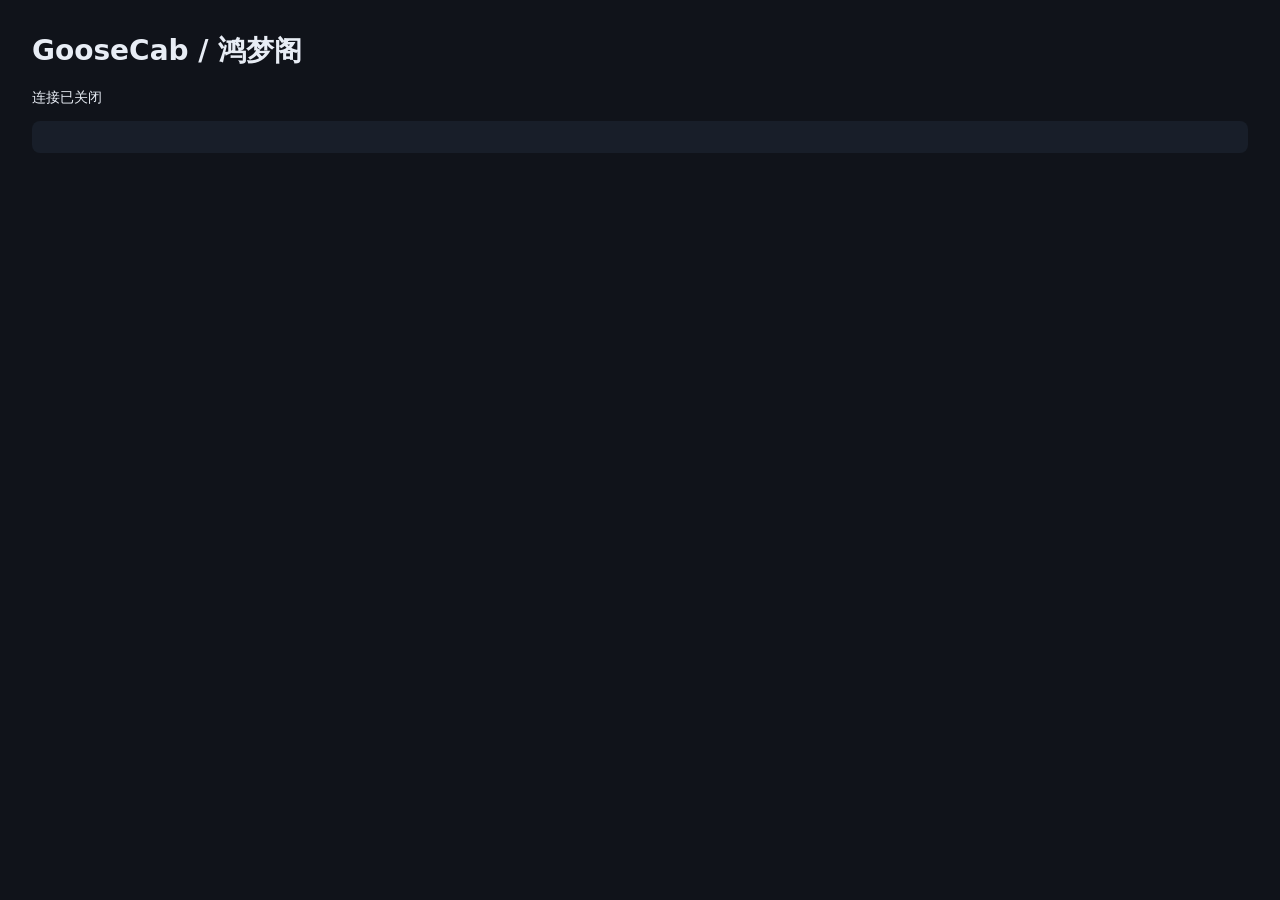
==== internal/gateway/web/index.html @ 58e700cd "feat: add observer page and agent smoke tests" ====
<!doctype html><meta charset="utf-8"><title>GooseCab Observer</title>
<style>body{font:14px system-ui;margin:2rem;background:#10131a;color:#e8edf5}#events{white-space:pre-wrap;background:#181e29;padding:1rem;border-radius:8px;max-height:70vh;overflow:auto}.ok{color:#80d8a0}</style>
<h1>GooseCab / 鸿梦阁</h1><p id="state">连接中…</p><div id="events"></div>
<script>
const room=new URLSearchParams(location.search).get('room_id')||'default', out=document.querySelector('#events'), state=document.querySelector('#state');
const ws=new WebSocket((location.protocol==='https:'?'wss://':'ws://')+location.host+'/ws?room_id='+encodeURIComponent(room));
ws.onopen=()=>{state.textContent='已连接房间 '+room;state.className='ok';ws.send(JSON.stringify({type:'agent.hello',agent_id:'observer',name:'Web Observer'}))};
ws.onmessage=e=>{const v=JSON.parse(e.data);out.textContent=JSON.stringify(v,null,2)+'\n\n'+out.textContent};ws.onerror=()=>state.textContent='连接失败';ws.onclose=()=>state.textContent='连接已关闭';
</script>
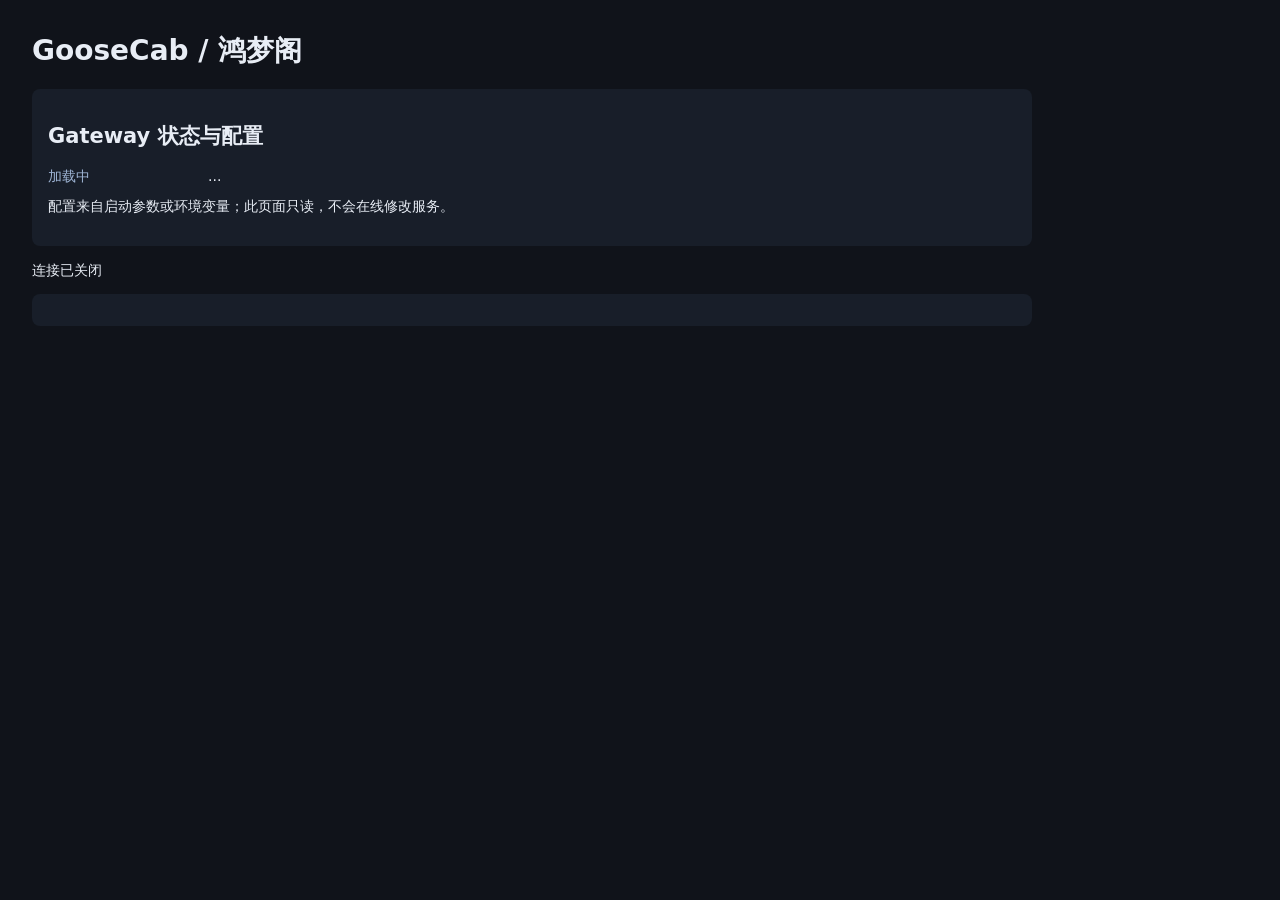
==== commit 80e8f04a: "feat: add interactive agent and single-port gateway" ====
--- a/internal/gateway/web/index.html
+++ b/internal/gateway/web/index.html
@@ -1,8 +1,11 @@
-<!doctype html><meta charset="utf-8"><title>GooseCab Observer</title>
-<style>body{font:14px system-ui;margin:2rem;background:#10131a;color:#e8edf5}#events{white-space:pre-wrap;background:#181e29;padding:1rem;border-radius:8px;max-height:70vh;overflow:auto}.ok{color:#80d8a0}</style>
-<h1>GooseCab / 鸿梦阁</h1><p id="state">连接中…</p><div id="events"></div>
+<!doctype html><meta charset="utf-8"><title>GooseCab Gateway</title>
+<style>body{font:14px system-ui;margin:2rem;background:#10131a;color:#e8edf5;max-width:1000px}#events{white-space:pre-wrap;background:#181e29;padding:1rem;border-radius:8px;max-height:60vh;overflow:auto}.ok{color:#80d8a0}.card{background:#181e29;border-radius:8px;padding:1rem;margin:1rem 0}dt{color:#9eb4d4;float:left;clear:left;width:9rem}dd{margin-left:10rem;word-break:break-all}</style>
+<h1>GooseCab / 鸿梦阁</h1>
+<div class="card"><h2>Gateway 状态与配置</h2><dl id="config"><dt>加载中</dt><dd>...</dd></dl><p>配置来自启动参数或环境变量；此页面只读，不会在线修改服务。</p></div>
+<p id="state">连接中…</p><div id="events"></div>
 <script>
 const room=new URLSearchParams(location.search).get('room_id')||'default', out=document.querySelector('#events'), state=document.querySelector('#state');
+fetch('/api/status').then(r=>r.json()).then(v=>{const c=document.querySelector('#config');c.innerHTML=Object.entries(v).map(([k,val])=>'<dt>'+k+'</dt><dd>'+String(val)+'</dd>').join('')}).catch(()=>{});
 const ws=new WebSocket((location.protocol==='https:'?'wss://':'ws://')+location.host+'/ws?room_id='+encodeURIComponent(room));
 ws.onopen=()=>{state.textContent='已连接房间 '+room;state.className='ok';ws.send(JSON.stringify({type:'agent.hello',agent_id:'observer',name:'Web Observer'}))};
 ws.onmessage=e=>{const v=JSON.parse(e.data);out.textContent=JSON.stringify(v,null,2)+'\n\n'+out.textContent};ws.onerror=()=>state.textContent='连接失败';ws.onclose=()=>state.textContent='连接已关闭';
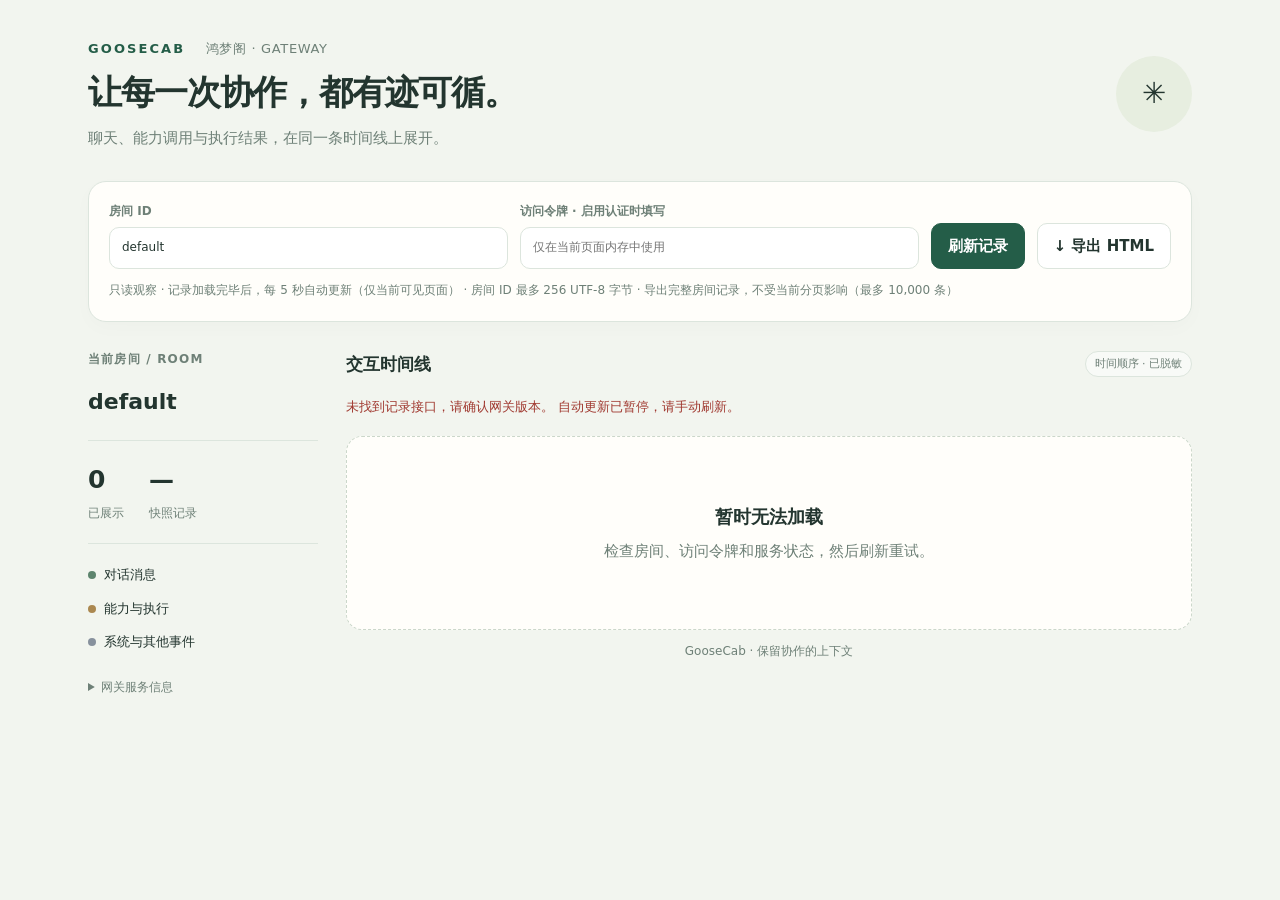
==== commit 458fe6fb: "feat: add visual chat history and safe offline HTML export" ====
--- a/internal/gateway/web/index.html
+++ b/internal/gateway/web/index.html
@@ -1,12 +1,88 @@
-<!doctype html><meta charset="utf-8"><title>GooseCab Gateway</title>
-<style>body{font:14px system-ui;margin:2rem;background:#10131a;color:#e8edf5;max-width:1000px}#events{white-space:pre-wrap;background:#181e29;padding:1rem;border-radius:8px;max-height:60vh;overflow:auto}.ok{color:#80d8a0}.card{background:#181e29;border-radius:8px;padding:1rem;margin:1rem 0}dt{color:#9eb4d4;float:left;clear:left;width:9rem}dd{margin-left:10rem;word-break:break-all}</style>
-<h1>GooseCab / 鸿梦阁</h1>
-<div class="card"><h2>Gateway 状态与配置</h2><dl id="config"><dt>加载中</dt><dd>...</dd></dl><p>配置来自启动参数或环境变量；此页面只读，不会在线修改服务。</p></div>
-<p id="state">连接中…</p><div id="events"></div>
+<!doctype html>
+<html lang="zh-CN">
+<head>
+<meta charset="utf-8"><meta name="viewport" content="width=device-width,initial-scale=1">
+<title>GooseCab · 交互观察室</title>
+<style>
+:root{color-scheme:light;--ink:#23352f;--muted:#6e8077;--line:#dce5dd;--green:#245d48;--paper:#fffefa}*{box-sizing:border-box}body{margin:0;background:#f2f5ef;color:var(--ink);font:15px/1.65 system-ui,-apple-system,"Segoe UI",sans-serif}button,input{font:inherit}button{cursor:pointer;border:1px solid var(--line);border-radius:10px;background:white;color:var(--ink);padding:10px 16px;font-weight:600}button:hover{border-color:var(--green);background:#eff5ed}button:disabled{cursor:wait;opacity:.5}button.primary{background:var(--green);border-color:var(--green);color:white}button:focus-visible,input:focus-visible,summary:focus-visible{outline:3px solid #a6bd89;outline-offset:3px}input{min-width:0;width:100%;padding:10px 12px;border:1px solid var(--line);border-radius:10px;background:#fff;color:var(--ink)}.shell{max-width:1160px;margin:auto;padding:38px 28px 64px}.masthead{display:flex;align-items:center;justify-content:space-between;gap:20px;margin-bottom:30px}.brand{font-size:13px;letter-spacing:.16em;color:var(--green);font-weight:800}.brand span{color:var(--muted);font-weight:400;letter-spacing:.05em;margin-left:14px}h1{font-size:34px;line-height:1.25;letter-spacing:-.03em;margin:12px 0}p{margin:0}.subtitle{color:var(--muted)}.stamp{background:#e7eee0;border-radius:50%;width:76px;height:76px;display:grid;place-items:center;font-size:29px;flex-shrink:0}.controls{background:var(--paper);border:1px solid var(--line);border-radius:18px;padding:20px;box-shadow:0 6px 20px #23352f05}.form-row{display:grid;grid-template-columns:1fr 1fr auto auto;gap:12px;align-items:end}label{display:block;font-size:12px;font-weight:700;color:var(--muted)}label input{margin-top:6px;font-weight:400}.hint{font-size:12px;color:var(--muted);margin-top:12px}.layout{display:grid;grid-template-columns:230px minmax(0,1fr);gap:28px;margin-top:28px}.aside{align-self:start}.aside h2{font-size:12px;letter-spacing:.1em;color:var(--muted);margin:0 0 14px}.room-name{font-size:22px;font-weight:750;overflow-wrap:anywhere}.metrics{display:flex;gap:25px;border-top:1px solid var(--line);border-bottom:1px solid var(--line);padding:18px 0;margin:20px 0}.metric strong{display:block;font-size:25px}.metric span{font-size:12px;color:var(--muted)}.legend{font-size:13px;margin:12px 0}.dot{display:inline-block;width:8px;height:8px;border-radius:50%;margin-right:8px;background:#5d846d}.dot.tool{background:#ab8850}.dot.system{background:#87919d}.service{font-size:12px;color:var(--muted);margin-top:26px;overflow-wrap:anywhere}.service summary{cursor:pointer}.service dl{margin:10px 0}.service dt{font-weight:bold}.service dd{margin:0 0 8px}.timeline-head{display:flex;justify-content:space-between;gap:16px;align-items:center;margin:0 0 18px}.timeline-head h2{font-size:17px;margin:0}.badge{font-size:11px;border:1px solid var(--line);border-radius:30px;padding:3px 9px;color:var(--muted);background:#ffffff80;white-space:nowrap}#state{font-size:13px;margin-bottom:18px;color:var(--muted)}#state.error{color:#a03930}.empty{text-align:center;padding:65px 20px;background:#fffefa;border:1px dashed #cbd7ca;border-radius:16px;color:var(--muted)}.empty strong{display:block;font-size:18px;color:var(--ink);margin-bottom:8px}.entry{display:flex;gap:12px;margin:0 0 22px}.avatar{flex:0 0 36px;height:36px;background:#dce8d8;border-radius:12px;display:grid;place-items:center;font-size:14px;font-weight:750;color:var(--green)}.entry.user{flex-direction:row-reverse}.entry.user .avatar{background:#e0e8f0;color:#4d6282}.content{min-width:0;flex:1}.entry.user .content{max-width:88%}.meta{display:flex;align-items:center;gap:8px;flex-wrap:wrap;font-size:11px;color:var(--muted);margin-bottom:6px}.meta strong{font-size:13px;color:var(--ink);overflow-wrap:anywhere}.meta time{margin-left:auto}.bubble{border:1px solid var(--line);border-radius:0 15px 15px 15px;padding:15px 18px;background:var(--paper);overflow:hidden;box-shadow:0 3px 12px #23352f03}.user .bubble{background:#e9f0e5;border-radius:15px 0 15px 15px}.event-card{border-left:3px solid #b69862}.system-card{border-left-color:#93a1ae}.event-title{display:flex;align-items:center;gap:8px;font-size:13px;font-weight:750;margin-bottom:9px}.message{white-space:pre-wrap;overflow-wrap:anywhere}.fields{font-size:12px;margin:8px 0 0;display:grid;grid-template-columns:70px minmax(0,1fr);gap:4px 10px}.fields dt{color:var(--muted)}.fields dd{margin:0;white-space:pre-wrap;overflow-wrap:anywhere}.raw{font-size:11px;color:var(--muted);margin-top:12px}.raw summary{cursor:pointer}.raw pre{white-space:pre-wrap;overflow-wrap:anywhere;max-height:320px;overflow:auto;padding:12px;background:#f2f5ef;border-radius:8px;font:11px/1.6 ui-monospace,monospace;color:#526359}progress{display:block;width:100%;height:7px;accent-color:var(--green);margin:10px 0}.footer{text-align:center;font-size:12px;color:var(--muted);padding:12px}#more{display:block;margin:8px auto 16px}#more[hidden]{display:none}@media(max-width:760px){.shell{padding:24px 16px}.masthead{margin-bottom:22px}h1{font-size:28px}.stamp{width:55px;height:55px;font-size:22px}.form-row{grid-template-columns:1fr 1fr}.layout{grid-template-columns:1fr;gap:20px}.aside{display:grid;grid-template-columns:1fr auto;gap:8px 20px}.aside h2{margin:0}.room-name{grid-column:1}.metrics{grid-column:2;grid-row:1/3;margin:0;padding:0;border:0}.legend,.service{display:none}.controls{padding:15px}.meta time{margin-left:0}.bubble{padding:12px}.brand span{display:none}.entry{gap:8px}.avatar{flex-basis:30px;height:30px}.entry.user .content{max-width:88%}}@media(prefers-reduced-motion:no-preference){.entry{animation:appear .2s ease-out}@keyframes appear{from{opacity:0;transform:translateY(5px)}to{opacity:1;transform:none}}}
+</style>
+</head>
+<body>
+<div class="shell">
+<header class="masthead"><div><div class="brand">GOOSECAB <span>鸿梦阁 · GATEWAY</span></div><h1>让每一次协作，都有迹可循。</h1><p class="subtitle">聊天、能力调用与执行结果，在同一条时间线上展开。</p></div><div class="stamp" aria-hidden="true">✳</div></header>
+<section class="controls" aria-label="房间与访问设置"><form id="room-form" class="form-row"><label>房间 ID<input id="room" name="room" value="default" maxlength="256" required autocomplete="off"></label><label>访问令牌 · 启用认证时填写<input id="token" type="password" placeholder="仅在当前页面内存中使用" autocomplete="off" spellcheck="false"></label><button id="refresh" class="primary" type="submit">刷新记录</button><button id="export" type="button">↓ 导出 HTML</button></form><p class="hint">只读观察 · 记录加载完毕后，每 5 秒自动更新（仅当前可见页面） · 房间 ID 最多 256 UTF-8 字节 · 导出完整房间记录，不受当前分页影响（最多 10,000 条）</p></section>
+<div class="layout"><aside class="aside"><h2>当前房间 / ROOM</h2><div id="room-name" class="room-name">default</div><div class="metrics"><div class="metric"><strong id="shown">0</strong><span>已展示</span></div><div class="metric"><strong id="total">—</strong><span>快照记录</span></div></div><p class="legend"><span class="dot"></span>对话消息</p><p class="legend"><span class="dot tool"></span>能力与执行</p><p class="legend"><span class="dot system"></span>系统与其他事件</p><details class="service"><summary>网关服务信息</summary><dl id="config"></dl><p>页面只读，不会在线修改配置。</p></details></aside>
+<main><div class="timeline-head"><h2>交互时间线</h2><span class="badge">时间顺序 · 已脱敏</span></div><p id="state" role="status" aria-live="polite">准备加载记录…</p><div id="events" aria-label="交互记录"></div><button id="more" hidden type="button">加载更多记录</button><div class="footer">GooseCab · 保留协作的上下文</div></main></div>
+</div>
 <script>
-const room=new URLSearchParams(location.search).get('room_id')||'default', out=document.querySelector('#events'), state=document.querySelector('#state');
-fetch('/api/status').then(r=>r.json()).then(v=>{const c=document.querySelector('#config');c.innerHTML=Object.entries(v).map(([k,val])=>'<dt>'+k+'</dt><dd>'+String(val)+'</dd>').join('')}).catch(()=>{});
-const ws=new WebSocket((location.protocol==='https:'?'wss://':'ws://')+location.host+'/ws?room_id='+encodeURIComponent(room));
-ws.onopen=()=>{state.textContent='已连接房间 '+room;state.className='ok';ws.send(JSON.stringify({type:'agent.hello',agent_id:'observer',name:'Web Observer'}))};
-ws.onmessage=e=>{const v=JSON.parse(e.data);out.textContent=JSON.stringify(v,null,2)+'\n\n'+out.textContent};ws.onerror=()=>state.textContent='连接失败';ws.onclose=()=>state.textContent='连接已关闭';
+'use strict';
+const $=id=>document.getElementById(id);
+const initialRoom=new URLSearchParams(location.search).get('room_id')||'default';
+$('room').value=initialRoom;
+let room=initialRoom, token='', generation=0, controller=null, exportController=null, busy=false, exporting=false;
+let snapshot=null, snapshotCursor='', nextSeq=0, nextID='', hasMore=false, count=0, pollTimer=null, pollEnabled=false;
+function node(tag,cls,text){const n=document.createElement(tag);if(cls)n.className=cls;if(text!==undefined)n.textContent=String(text);return n;}
+function value(v){return typeof v==='string'?v:JSON.stringify(v,null,2);}
+function notify(message,error=false){$('state').textContent=message;$('state').className=error?'error':'';}
+function buttons(){$('more').disabled=busy;$('more').hidden=!hasMore;$('export').disabled=exporting;$('export').textContent=exporting?'正在生成…':'↓ 导出 HTML';}
+function placeholder(title,description){const box=node('div','empty');box.append(node('strong','',title),node('p','',description));$('events').replaceChildren(box);}
+function authHeaders(){return token?{Authorization:'Bearer '+token}:{};}
+function errorMessage(status){if(status===401||status===403)return '访问被拒绝，请检查访问令牌后重试。';if(status===413)return '记录超过导出上限（10,000 条），请通过导出 API 的 after_seq / through_seq 参数选择较小范围。';if(status===404)return '未找到记录接口，请确认网关版本。';return '请求失败（HTTP '+status+'），请稍后重试。';}
+function fields(parent,items){const dl=node('dl','fields');for(const [label,v] of items){if(v===undefined||v===null||v==='')continue;dl.append(node('dt','',label),node('dd','',value(v)));}if(dl.childNodes.length)parent.append(dl);}
+function render(event){
+ const p=event.payload&&typeof event.payload==='object'&&!Array.isArray(event.payload)?event.payload:{};
+ const actor=event.actor||{},who=actor.id||p.agent_id||'系统',type=String(event.type||'未知事件');
+ const chat=type==='chat.message', capability=type.startsWith('capability.'), user=chat&&actor.kind==='user';
+ const entry=node('article','entry'+(user?' user':''));entry.append(node('div','avatar',String(who).slice(0,2).toUpperCase()));
+ const content=node('div','content'),meta=node('div','meta');meta.append(node('strong','',who),node('span','',actor.kind||'system'),node('span','badge','#'+event.seq));
+ const date=new Date(event.ts),time=node('time','',isNaN(date.getTime())?String(event.ts||'时间未知'):date.toLocaleString('zh-CN',{hour12:false}));if(!isNaN(date.getTime()))time.dateTime=date.toISOString();meta.append(time);content.append(meta);
+ const body=node('div','bubble'+(chat?'':capability?' event-card':' event-card system-card'));
+ if(chat){body.append(node('div','message',p.text??p.message??p.content??(event.payload==null?'（空消息）':value(event.payload))));}
+ else{
+  let title=type;if(type.includes('progress'))title='执行进度';else if(type.includes('result'))title='执行结果';else if(type.includes('invoke'))title='发起能力调用';else if(type==='capability.announce')title='能力上线';else if(type==='agent.hello'||type==='agent.welcome')title='Agent 已连接';
+  body.append(node('div','event-title',title),node('div','badge',type));
+  if(p.message||p.error)body.append(node('p','message',p.message||p.error));
+  const percent=Number(p.percent);if(type.includes('progress')&&p.percent!==undefined&&Number.isFinite(percent)){const bar=node('progress');bar.max=100;bar.value=Math.min(100,Math.max(0,percent));bar.setAttribute('aria-label','执行进度 '+bar.value+'%');body.append(bar,node('span','',bar.value+'%'));}
+  fields(body,[['能力',event.capability_id||p.capability_id],['名称',p.name],['接收方',p.target_agent_id],['状态',p.status],['输出',p.output_ref],['调用参数',p.payload],['关联 ID',event.correlation_id||p.request_id]]);
+  if(!capability&&!p.message&&!p.error&&event.payload!==undefined)body.append(node('div','message',value(event.payload)));
+ }
+ const details=node('details','raw');details.append(node('summary','','查看脱敏 JSON'),node('pre','',JSON.stringify(event,null,2)));body.append(details);content.append(body);entry.append(content);return entry;
+}
+function stopPolling(){pollEnabled=false;clearTimeout(pollTimer);pollTimer=null;}
+function schedulePoll(){clearTimeout(pollTimer);if(!pollEnabled||hasMore)return;pollTimer=setTimeout(()=>{if(!pollEnabled)return;if(document.hidden||busy||exporting){schedulePoll();return;}load(false,true);},5000);}
+function validRoom(target){if(new TextEncoder().encode(target).length>256){notify('房间 ID 不能超过 256 个 UTF-8 字节（中文通常占 3 字节）。',true);return false;}return true;}
+async function load(reset=false,poll=false){
+ if(!reset&&busy)return;
+ if(reset){stopPolling();generation++;if(controller)controller.abort();if(exportController)exportController.abort();exporting=false;room=$('room').value.trim()||'default';$('room').value=room;token=$('token').value; snapshot=null;snapshotCursor='';nextSeq=0;nextID='';hasMore=false;count=0;pollEnabled=true;$('room-name').textContent=room;$('shown').textContent='0';$('total').textContent='—';placeholder('正在读取房间记录','获取已持久化的交互快照…');}
+ if(!validRoom(room)){stopPolling();busy=false;buttons();return;}
+ const gen=generation;controller=new AbortController();const signal=controller.signal;busy=true;buttons();if(!poll)notify('正在加载记录…');
+ try{
+  const query=new URLSearchParams({room_id:room,limit:'200'});if(snapshot!==null){if(!poll){query.set('through_seq',String(snapshot));query.set('through_cursor',snapshotCursor);}query.set('after_seq',String(nextSeq));query.set('after_cursor',nextID);}
+  const response=await fetch('/api/events?'+query,{headers:authHeaders(),signal,cache:'no-store'});if(!response.ok)throw new Error(errorMessage(response.status));const data=await response.json();if(gen!==generation)return;
+  if(data.redacted!==true||!Array.isArray(data.events))throw new Error('记录响应格式不正确，已停止展示。');
+  if(data.events.some(e=>!e||e.room_id!==data.room_id))throw new Error('房间记录响应不一致，已停止展示。');
+  if(snapshot===null||poll){snapshot=data.snapshot_seq;snapshotCursor=data.snapshot_cursor;}
+  if(count===0)$('events').replaceChildren();
+  const fragment=document.createDocumentFragment();for(const e of data.events){fragment.append(render(e));count++;}$('events').append(fragment);
+  const oldSeq=nextSeq,oldID=nextID;nextSeq=data.next_seq;nextID=data.next_cursor||'';hasMore=Boolean(data.has_more);
+  if(hasMore&&(data.events.length===0||(nextSeq===oldSeq&&nextID===oldID)))throw new Error('分页未前进，请刷新记录后重试。');
+  $('shown').textContent=String(count);$('total').textContent=String(data.total??count);notify('快照 #'+snapshot+' · 已展示 '+count+' / '+(data.total??count)+' 条 · '+(hasMore?'可继续加载':'已加载全部，每 5 秒自动更新'));
+  if(count===0)placeholder('这个房间还很安静','暂无持久化交互。Agent 发送消息或执行任务后，点击刷新查看。');
+ }catch(error){if(gen!==generation||error.name==='AbortError')return;stopPolling();notify((error.message==='Failed to fetch'?'无法连接网关，请检查网络后重试。':error.message)+' 自动更新已暂停，请手动刷新。',true);if(count===0)placeholder('暂时无法加载','检查房间、访问令牌和服务状态，然后刷新重试。');}
+ finally{if(gen===generation){busy=false;buttons();schedulePoll();}}
+}
+$('room-form').addEventListener('submit',e=>{e.preventDefault();load(true);});
+// Cancel outstanding requests as soon as the user changes the room or credential.
+for(const id of ['room','token'])$(id).addEventListener('input',()=>{stopPolling();generation++;if(controller)controller.abort();if(exportController)exportController.abort();busy=false;exporting=false;hasMore=false;count=0;$('shown').textContent='0';$('total').textContent='—';$('room-name').textContent=$('room').value.trim()||'default';placeholder('设置已更改','点击刷新记录，或导出所选房间。');notify('点击刷新以应用当前房间和令牌。');buttons();});
+$('more').addEventListener('click',()=>load());
+$('export').addEventListener('click',async()=>{
+ if(exporting)return;const target=$('room').value.trim()||'default',credential=$('token').value,gen=generation;if(!validRoom(target))return;exportController=new AbortController();exporting=true;buttons();notify('正在生成完整房间的 HTML 聊天记录…');
+ try{const response=await fetch('/api/events/export.html?'+new URLSearchParams({room_id:target}),{headers:credential?{Authorization:'Bearer '+credential}:{},signal:exportController.signal,cache:'no-store'});if(!response.ok)throw new Error(errorMessage(response.status));const blob=await response.blob();if(gen!==generation)return;const url=URL.createObjectURL(blob),a=node('a');a.href=url;a.download='GooseCab-chat-history-'+new Date().toISOString().slice(0,10)+'.html';document.body.append(a);a.click();a.remove();setTimeout(()=>URL.revokeObjectURL(url),60000);notify('HTML 文件已生成并交由浏览器下载，包含该房间完整快照。');}
+ catch(error){if(gen!==generation||error.name==='AbortError')return;notify(error.message==='Failed to fetch'?'无法连接网关，导出失败。':error.message,true);}
+ finally{if(gen===generation){exporting=false;buttons();}}
+});
+fetch('/api/status',{cache:'no-store'}).then(r=>{if(!r.ok)throw new Error();return r.json();}).then(v=>{const names={service:'服务',addr:'监听地址',token_required:'访问认证',agent_endpoint:'Agent 端点'};for(const key of Object.keys(names)){if(v[key]!==undefined)$('config').append(node('dt','',names[key]),node('dd','',key==='token_required'?(v[key]?'已启用':'未启用'):String(v[key])));}}).catch(()=>{$('config').append(node('dd','','服务状态暂不可用'));});
+load(true);
 </script>
+</body>
+</html>
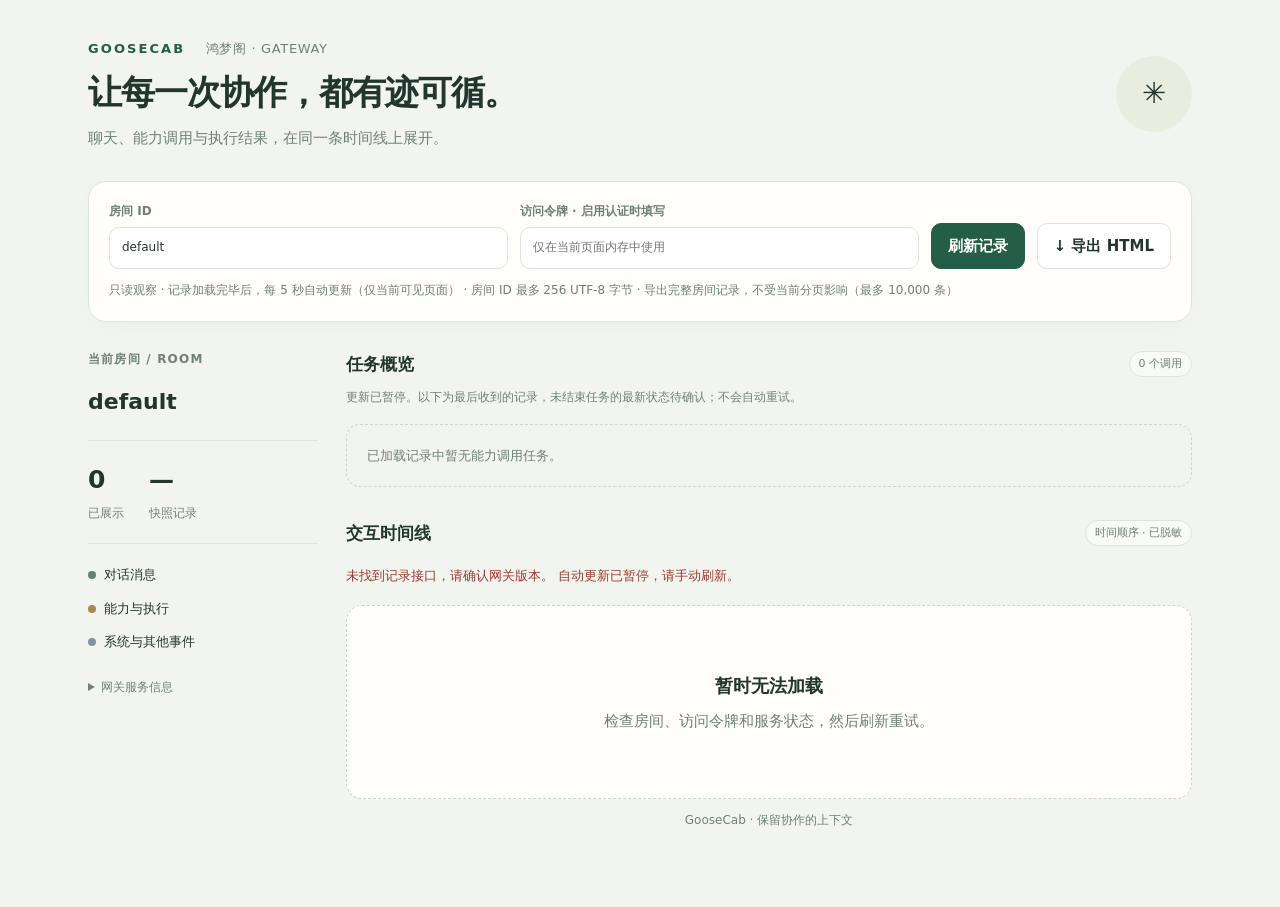
==== commit 2f369d28: "feat: execute bounded agent text tasks with durable recovery" ====
--- a/internal/gateway/web/index.html
+++ b/internal/gateway/web/index.html
@@ -5,6 +5,8 @@
 <title>GooseCab · 交互观察室</title>
 <style>
 :root{color-scheme:light;--ink:#23352f;--muted:#6e8077;--line:#dce5dd;--green:#245d48;--paper:#fffefa}*{box-sizing:border-box}body{margin:0;background:#f2f5ef;color:var(--ink);font:15px/1.65 system-ui,-apple-system,"Segoe UI",sans-serif}button,input{font:inherit}button{cursor:pointer;border:1px solid var(--line);border-radius:10px;background:white;color:var(--ink);padding:10px 16px;font-weight:600}button:hover{border-color:var(--green);background:#eff5ed}button:disabled{cursor:wait;opacity:.5}button.primary{background:var(--green);border-color:var(--green);color:white}button:focus-visible,input:focus-visible,summary:focus-visible{outline:3px solid #a6bd89;outline-offset:3px}input{min-width:0;width:100%;padding:10px 12px;border:1px solid var(--line);border-radius:10px;background:#fff;color:var(--ink)}.shell{max-width:1160px;margin:auto;padding:38px 28px 64px}.masthead{display:flex;align-items:center;justify-content:space-between;gap:20px;margin-bottom:30px}.brand{font-size:13px;letter-spacing:.16em;color:var(--green);font-weight:800}.brand span{color:var(--muted);font-weight:400;letter-spacing:.05em;margin-left:14px}h1{font-size:34px;line-height:1.25;letter-spacing:-.03em;margin:12px 0}p{margin:0}.subtitle{color:var(--muted)}.stamp{background:#e7eee0;border-radius:50%;width:76px;height:76px;display:grid;place-items:center;font-size:29px;flex-shrink:0}.controls{background:var(--paper);border:1px solid var(--line);border-radius:18px;padding:20px;box-shadow:0 6px 20px #23352f05}.form-row{display:grid;grid-template-columns:1fr 1fr auto auto;gap:12px;align-items:end}label{display:block;font-size:12px;font-weight:700;color:var(--muted)}label input{margin-top:6px;font-weight:400}.hint{font-size:12px;color:var(--muted);margin-top:12px}.layout{display:grid;grid-template-columns:230px minmax(0,1fr);gap:28px;margin-top:28px}.aside{align-self:start}.aside h2{font-size:12px;letter-spacing:.1em;color:var(--muted);margin:0 0 14px}.room-name{font-size:22px;font-weight:750;overflow-wrap:anywhere}.metrics{display:flex;gap:25px;border-top:1px solid var(--line);border-bottom:1px solid var(--line);padding:18px 0;margin:20px 0}.metric strong{display:block;font-size:25px}.metric span{font-size:12px;color:var(--muted)}.legend{font-size:13px;margin:12px 0}.dot{display:inline-block;width:8px;height:8px;border-radius:50%;margin-right:8px;background:#5d846d}.dot.tool{background:#ab8850}.dot.system{background:#87919d}.service{font-size:12px;color:var(--muted);margin-top:26px;overflow-wrap:anywhere}.service summary{cursor:pointer}.service dl{margin:10px 0}.service dt{font-weight:bold}.service dd{margin:0 0 8px}.timeline-head{display:flex;justify-content:space-between;gap:16px;align-items:center;margin:0 0 18px}.timeline-head h2{font-size:17px;margin:0}.badge{font-size:11px;border:1px solid var(--line);border-radius:30px;padding:3px 9px;color:var(--muted);background:#ffffff80;white-space:nowrap}#state{font-size:13px;margin-bottom:18px;color:var(--muted)}#state.error{color:#a03930}.empty{text-align:center;padding:65px 20px;background:#fffefa;border:1px dashed #cbd7ca;border-radius:16px;color:var(--muted)}.empty strong{display:block;font-size:18px;color:var(--ink);margin-bottom:8px}.entry{display:flex;gap:12px;margin:0 0 22px}.avatar{flex:0 0 36px;height:36px;background:#dce8d8;border-radius:12px;display:grid;place-items:center;font-size:14px;font-weight:750;color:var(--green)}.entry.user{flex-direction:row-reverse}.entry.user .avatar{background:#e0e8f0;color:#4d6282}.content{min-width:0;flex:1}.entry.user .content{max-width:88%}.meta{display:flex;align-items:center;gap:8px;flex-wrap:wrap;font-size:11px;color:var(--muted);margin-bottom:6px}.meta strong{font-size:13px;color:var(--ink);overflow-wrap:anywhere}.meta time{margin-left:auto}.bubble{border:1px solid var(--line);border-radius:0 15px 15px 15px;padding:15px 18px;background:var(--paper);overflow:hidden;box-shadow:0 3px 12px #23352f03}.user .bubble{background:#e9f0e5;border-radius:15px 0 15px 15px}.event-card{border-left:3px solid #b69862}.system-card{border-left-color:#93a1ae}.event-title{display:flex;align-items:center;gap:8px;font-size:13px;font-weight:750;margin-bottom:9px}.message{white-space:pre-wrap;overflow-wrap:anywhere}.fields{font-size:12px;margin:8px 0 0;display:grid;grid-template-columns:70px minmax(0,1fr);gap:4px 10px}.fields dt{color:var(--muted)}.fields dd{margin:0;white-space:pre-wrap;overflow-wrap:anywhere}.raw{font-size:11px;color:var(--muted);margin-top:12px}.raw summary{cursor:pointer}.raw pre{white-space:pre-wrap;overflow-wrap:anywhere;max-height:320px;overflow:auto;padding:12px;background:#f2f5ef;border-radius:8px;font:11px/1.6 ui-monospace,monospace;color:#526359}progress{display:block;width:100%;height:7px;accent-color:var(--green);margin:10px 0}.footer{text-align:center;font-size:12px;color:var(--muted);padding:12px}#more{display:block;margin:8px auto 16px}#more[hidden]{display:none}@media(max-width:760px){.shell{padding:24px 16px}.masthead{margin-bottom:22px}h1{font-size:28px}.stamp{width:55px;height:55px;font-size:22px}.form-row{grid-template-columns:1fr 1fr}.layout{grid-template-columns:1fr;gap:20px}.aside{display:grid;grid-template-columns:1fr auto;gap:8px 20px}.aside h2{margin:0}.room-name{grid-column:1}.metrics{grid-column:2;grid-row:1/3;margin:0;padding:0;border:0}.legend,.service{display:none}.controls{padding:15px}.meta time{margin-left:0}.bubble{padding:12px}.brand span{display:none}.entry{gap:8px}.avatar{flex-basis:30px;height:30px}.entry.user .content{max-width:88%}}@media(prefers-reduced-motion:no-preference){.entry{animation:appear .2s ease-out}@keyframes appear{from{opacity:0;transform:translateY(5px)}to{opacity:1;transform:none}}}
+
+.task-section{margin-bottom:32px}.task-summary{font-size:12px;color:var(--muted);margin:-8px 0 16px}.task-list{display:grid;gap:14px}.task-empty{padding:20px;border:1px dashed #cbd7ca;border-radius:14px;color:var(--muted);font-size:13px}.task-card{min-width:0;background:var(--paper);border:1px solid var(--line);border-radius:16px;padding:18px 20px}.task-heading{display:flex;align-items:flex-start;justify-content:space-between;gap:12px}.task-heading h3{font-size:15px;margin:0;overflow-wrap:anywhere}.task-state{font-size:11px;white-space:nowrap;border-radius:20px;padding:3px 9px;background:#eaf0e4;color:#35543d}.task-state.warning{background:#fff1d9;color:#805815}.task-state.failed{background:#f9e6e2;color:#913d30}.task-meta{font-size:12px;color:var(--muted);margin-top:7px;overflow-wrap:anywhere}.task-card .fields{grid-template-columns:84px minmax(0,1fr);margin-top:12px}.task-next{font-size:12px;padding-top:12px;margin-top:12px;border-top:1px solid var(--line)}.task-result{margin-top:14px;font-size:13px}.task-result summary{cursor:pointer;color:var(--green);font-weight:650}.task-output{font:13px/1.65 ui-monospace,monospace;white-space:pre-wrap;overflow-wrap:anywhere;background:#f2f5ef;border:1px solid var(--line);padding:12px;border-radius:10px;max-height:280px;overflow:auto}.task-card a{display:inline-block;font-size:12px;color:var(--green);margin-top:10px}.task-card a:focus-visible,.task-heading:focus-visible{outline:3px solid #a6bd89;outline-offset:3px}.entry:target .bubble{outline:2px solid #a6bd89;outline-offset:3px}@media(max-width:760px){.task-card{padding:15px}.task-heading{flex-wrap:wrap}}
 </style>
 </head>
 <body>
@@ -12,7 +14,7 @@
 <header class="masthead"><div><div class="brand">GOOSECAB <span>鸿梦阁 · GATEWAY</span></div><h1>让每一次协作，都有迹可循。</h1><p class="subtitle">聊天、能力调用与执行结果，在同一条时间线上展开。</p></div><div class="stamp" aria-hidden="true">✳</div></header>
 <section class="controls" aria-label="房间与访问设置"><form id="room-form" class="form-row"><label>房间 ID<input id="room" name="room" value="default" maxlength="256" required autocomplete="off"></label><label>访问令牌 · 启用认证时填写<input id="token" type="password" placeholder="仅在当前页面内存中使用" autocomplete="off" spellcheck="false"></label><button id="refresh" class="primary" type="submit">刷新记录</button><button id="export" type="button">↓ 导出 HTML</button></form><p class="hint">只读观察 · 记录加载完毕后，每 5 秒自动更新（仅当前可见页面） · 房间 ID 最多 256 UTF-8 字节 · 导出完整房间记录，不受当前分页影响（最多 10,000 条）</p></section>
 <div class="layout"><aside class="aside"><h2>当前房间 / ROOM</h2><div id="room-name" class="room-name">default</div><div class="metrics"><div class="metric"><strong id="shown">0</strong><span>已展示</span></div><div class="metric"><strong id="total">—</strong><span>快照记录</span></div></div><p class="legend"><span class="dot"></span>对话消息</p><p class="legend"><span class="dot tool"></span>能力与执行</p><p class="legend"><span class="dot system"></span>系统与其他事件</p><details class="service"><summary>网关服务信息</summary><dl id="config"></dl><p>页面只读，不会在线修改配置。</p></details></aside>
-<main><div class="timeline-head"><h2>交互时间线</h2><span class="badge">时间顺序 · 已脱敏</span></div><p id="state" role="status" aria-live="polite">准备加载记录…</p><div id="events" aria-label="交互记录"></div><button id="more" hidden type="button">加载更多记录</button><div class="footer">GooseCab · 保留协作的上下文</div></main></div>
+<main><section class="task-section" aria-labelledby="task-heading"><div class="timeline-head"><h2 id="task-heading">任务概览</h2><span id="task-count" class="badge">0 个调用</span></div><p id="task-summary" class="task-summary">从已加载的能力调用记录汇总，只读观察，不会重新执行任务。</p><div id="tasks" class="task-list"></div></section><div class="timeline-head"><h2>交互时间线</h2><span class="badge">时间顺序 · 已脱敏</span></div><p id="state" role="status" aria-live="polite">准备加载记录…</p><div id="events" aria-label="交互记录"></div><button id="more" hidden type="button">加载更多记录</button><div class="footer">GooseCab · 保留协作的上下文</div></main></div>
 </div>
 <script>
 'use strict';
@@ -20,6 +22,7 @@
 const initialRoom=new URLSearchParams(location.search).get('room_id')||'default';
 $('room').value=initialRoom;
 let room=initialRoom, token='', generation=0, controller=null, exportController=null, busy=false, exporting=false;
+let tasks=new Map(), taskFreshness='loading', eventIndex=0;
 let snapshot=null, snapshotCursor='', nextSeq=0, nextID='', hasMore=false, count=0, pollTimer=null, pollEnabled=false;
 function node(tag,cls,text){const n=document.createElement(tag);if(cls)n.className=cls;if(text!==undefined)n.textContent=String(text);return n;}
 function value(v){return typeof v==='string'?v:JSON.stringify(v,null,2);}
@@ -29,11 +32,82 @@
 function authHeaders(){return token?{Authorization:'Bearer '+token}:{};}
 function errorMessage(status){if(status===401||status===403)return '访问被拒绝，请检查访问令牌后重试。';if(status===413)return '记录超过导出上限（10,000 条），请通过导出 API 的 after_seq / through_seq 参数选择较小范围。';if(status===404)return '未找到记录接口，请确认网关版本。';return '请求失败（HTTP '+status+'），请稍后重试。';}
 function fields(parent,items){const dl=node('dl','fields');for(const [label,v] of items){if(v===undefined||v===null||v==='')continue;dl.append(node('dt','',label),node('dd','',value(v)));}if(dl.childNodes.length)parent.append(dl);}
-function render(event){
+// Task state is a projection of persisted, redacted events, never a scheduler.
+const invocationTypes=new Set(['capability.invoke','capability.invoke.request']);
+const progressTypes=new Set(['capability.progress','capability.invoke.progress']);
+const resultTypes=new Set(['capability.result','capability.invoke.result']);
+function object(v){return v&&typeof v==='object'&&!Array.isArray(v)?v:{};}
+function text(v){return typeof v==='string'?v:'';}
+function usableID(v){return typeof v==='string'&&v!==''&&!v.includes('[已隐藏]')&&!v.includes('[REDACTED]');}
+function taskTime(ts){const date=new Date(ts);return !ts||isNaN(date.getTime())?'时间未知':date.toLocaleString('zh-CN',{hour12:false});}
+function recordTask(event,entryID){
+ const type=event.type,invocation=invocationTypes.has(type),progress=progressTypes.has(type),result=resultTypes.has(type);
+ if(!invocation&&!progress&&!result)return;
+ const p=object(event.payload),payload=object(p.payload);
+ // Redaction may collapse distinct IDs. Keep those records separate, not falsely joined.
+ const candidates=[p.request_id,event.correlation_id,invocation?p.id:undefined];
+ const id=candidates.find(usableID),key=id?'request:'+id:'record:'+entryID;
+ let task=tasks.get(key);
+ if(!task){task={id:id||'关联 ID 已隐藏或缺失',linked:Boolean(id),hasInvocation:false,capability:'',agent:'',input:'',status:'unknown',resultAvailable:false,output:'',error:'',updatedAt:'',entryID,terminal:false};tasks.set(key,task);}
+ if(invocation){
+  // A repeated request event must not erase a confirmed result or restart a task.
+  if(!task.hasInvocation){
+   task.capability=text(p.capability_id)||text(event.capability_id)||task.capability;
+   if(!task.terminal)task.agent=text(p.target_agent_id)||task.agent;
+   if(typeof payload.text==='string')task.input=payload.text;
+  }
+  task.hasInvocation=true;
+  if(!task.terminal&&task.status==='unknown')task.status='requested';
+ }else{
+  task.capability=text(event.capability_id)||task.capability;
+  if(result||!task.terminal)task.agent=text(object(event.actor).id)||task.agent;
+  if(result){
+   task.status=text(p.status)||'unknown';task.error=text(p.error);
+   task.resultAvailable=p.result_available===true&&typeof object(p.output).text==='string'&&task.status==='completed';
+   task.output=task.resultAvailable?p.output.text:'';
+   task.terminal=true;task.resultEntryID=entryID;
+  }else if(!task.terminal){task.status=text(p.status)||'running';}
+ }
+ task.updatedAt=text(event.ts)||task.updatedAt;task.entryID=entryID;
+}
+function taskPresentation(task){
+ const statuses={requested:'等待 Agent 接收',queued:'等待 Agent 接收',running:'执行中',completed:'执行完成',failed:'执行失败',unknown:'执行结果未知'};
+ const known=Object.prototype.hasOwnProperty.call(statuses,task.status);
+ let status=known?statuses[task.status]:'状态未识别',kind='',next='等待 Agent 的下一条进度或结果记录。页面不会重发任务。';
+ if(task.status==='completed')next=task.resultAvailable?'结果已随事件保存，可展开查看脱敏文本。':'检查 Agent 的结果发布记录。执行完成不等于结果已可取，不要直接重试任务。';
+ if(task.status==='failed'){kind='failed';next='检查错误原因与输入，确认任务未继续执行，再决定是否手动发起新请求。';}
+ if(task.status==='unknown'||!known){kind='warning';next='结果不确定，请检查 Agent 与调用记录。不要自动重试，避免重复执行。';}
+ if(!task.linked){kind='warning';next='关联 ID 已隐藏或缺失，无法确认这些记录属于同一任务。请先核对 Agent 记录，不要据此重试。';}
+ if(taskFreshness==='disconnected'&&!task.terminal){status='状态待确认';kind='warning';next='观察连接中断，无法确认最新执行结果。手动刷新并核对 Agent 后再决定，不会自动重试任务。';}
+ return {status,kind,next};
+}
+function renderTasks(){
+ $('task-count').textContent=tasks.size+' 个调用';
+ let summary='从已加载的能力调用记录汇总，只读观察，不会重新执行任务。';
+ if(hasMore)summary='记录尚未加载完整，卡片可能不是最新状态。请继续加载时间线中的记录。';
+ if(taskFreshness==='disconnected')summary='更新已暂停。以下为最后收到的记录，未结束任务的最新状态待确认；不会自动重试。';
+ if(taskFreshness==='loading')summary='正在读取任务记录…';
+ $('task-summary').textContent=summary;
+ if(!tasks.size){$('tasks').replaceChildren(node('div','task-empty',taskFreshness==='loading'?'正在读取能力调用…':'已加载记录中暂无能力调用任务。'));return;}
+ const fragment=document.createDocumentFragment();
+ for(const task of tasks.values()){
+  const view=taskPresentation(task),card=node('article','task-card'),heading=node('div','task-heading');
+  const goal=task.capability==='cap.text.uppercase'?'将文本转换为大写':task.capability?'执行能力 '+task.capability:'能力调用（目标待确认）';
+  heading.append(node('h3','',goal),node('span','task-state'+(view.kind?' '+view.kind:''),view.status));card.append(heading);
+  card.append(node('p','task-meta','调用 ID：'+task.id));
+  fields(card,[['执行 Agent',task.agent||'尚未确认'],['最后更新',taskTime(task.updatedAt)],['结果状态',task.resultAvailable?'结果可取（文本）':task.status==='completed'?'结果尚不可取':'尚无可取结果'],['输入文本',task.input],['错误',task.error]]);
+  if(!task.hasInvocation)card.append(node('p','task-meta','未找到关联的调用起点，目标信息可能不完整。'));
+  card.append(node('p','task-next','下一步：'+view.next));
+  if(task.resultAvailable){const details=node('details','task-result');details.open=Boolean(task.expanded);details.addEventListener('toggle',()=>{task.expanded=details.open;});details.append(node('summary','','查看文本结果'),node('pre','task-output',task.output===''?'（空文本结果）':task.output));card.append(details);}
+  const link=node('a','',task.resultEntryID?'查看结果记录':'查看最近记录');link.href='#'+(task.resultEntryID||task.entryID);card.append(link);fragment.append(card);
+ }
+ $('tasks').replaceChildren(fragment);
+}
+function render(event,entryID){
  const p=event.payload&&typeof event.payload==='object'&&!Array.isArray(event.payload)?event.payload:{};
  const actor=event.actor||{},who=actor.id||p.agent_id||'系统',type=String(event.type||'未知事件');
  const chat=type==='chat.message', capability=type.startsWith('capability.'), user=chat&&actor.kind==='user';
- const entry=node('article','entry'+(user?' user':''));entry.append(node('div','avatar',String(who).slice(0,2).toUpperCase()));
+ const entry=node('article','entry'+(user?' user':''));entry.id=entryID;entry.append(node('div','avatar',String(who).slice(0,2).toUpperCase()));
  const content=node('div','content'),meta=node('div','meta');meta.append(node('strong','',who),node('span','',actor.kind||'system'),node('span','badge','#'+event.seq));
  const date=new Date(event.ts),time=node('time','',isNaN(date.getTime())?String(event.ts||'时间未知'):date.toLocaleString('zh-CN',{hour12:false}));if(!isNaN(date.getTime()))time.dateTime=date.toISOString();meta.append(time);content.append(meta);
  const body=node('div','bubble'+(chat?'':capability?' event-card':' event-card system-card'));
@@ -53,27 +127,28 @@
 function validRoom(target){if(new TextEncoder().encode(target).length>256){notify('房间 ID 不能超过 256 个 UTF-8 字节（中文通常占 3 字节）。',true);return false;}return true;}
 async function load(reset=false,poll=false){
  if(!reset&&busy)return;
- if(reset){stopPolling();generation++;if(controller)controller.abort();if(exportController)exportController.abort();exporting=false;room=$('room').value.trim()||'default';$('room').value=room;token=$('token').value; snapshot=null;snapshotCursor='';nextSeq=0;nextID='';hasMore=false;count=0;pollEnabled=true;$('room-name').textContent=room;$('shown').textContent='0';$('total').textContent='—';placeholder('正在读取房间记录','获取已持久化的交互快照…');}
+ if(reset){stopPolling();generation++;if(controller)controller.abort();if(exportController)exportController.abort();exporting=false;room=$('room').value.trim()||'default';$('room').value=room;token=$('token').value; refreshStatus(); snapshot=null;snapshotCursor='';nextSeq=0;nextID='';hasMore=false;count=0;tasks=new Map();eventIndex=0;taskFreshness='loading';renderTasks();pollEnabled=true;$('room-name').textContent=room;$('shown').textContent='0';$('total').textContent='—';placeholder('正在读取房间记录','获取已持久化的交互快照…');}
  if(!validRoom(room)){stopPolling();busy=false;buttons();return;}
  const gen=generation;controller=new AbortController();const signal=controller.signal;busy=true;buttons();if(!poll)notify('正在加载记录…');
  try{
-  const query=new URLSearchParams({room_id:room,limit:'200'});if(snapshot!==null){if(!poll){query.set('through_seq',String(snapshot));query.set('through_cursor',snapshotCursor);}query.set('after_seq',String(nextSeq));query.set('after_cursor',nextID);}
+  const query=new URLSearchParams({room_id:room,limit:'200'});if(snapshot!==null){if(!poll){query.set('through_seq',String(snapshot));query.set('through_cursor',snapshotCursor);}query.set('after_seq',String(nextSeq));if(nextID!=='')query.set('after_cursor',nextID);}
   const response=await fetch('/api/events?'+query,{headers:authHeaders(),signal,cache:'no-store'});if(!response.ok)throw new Error(errorMessage(response.status));const data=await response.json();if(gen!==generation)return;
   if(data.redacted!==true||!Array.isArray(data.events))throw new Error('记录响应格式不正确，已停止展示。');
   if(data.events.some(e=>!e||e.room_id!==data.room_id))throw new Error('房间记录响应不一致，已停止展示。');
   if(snapshot===null||poll){snapshot=data.snapshot_seq;snapshotCursor=data.snapshot_cursor;}
   if(count===0)$('events').replaceChildren();
-  const fragment=document.createDocumentFragment();for(const e of data.events){fragment.append(render(e));count++;}$('events').append(fragment);
+  const fragment=document.createDocumentFragment();for(const e of data.events){const entryID='event-'+(++eventIndex);recordTask(e,entryID);fragment.append(render(e,entryID));count++;}$('events').append(fragment);
+  const taskChanged=data.events.length>0||taskFreshness!=='current'||hasMore!==Boolean(data.has_more);
   const oldSeq=nextSeq,oldID=nextID;nextSeq=data.next_seq;nextID=data.next_cursor||'';hasMore=Boolean(data.has_more);
   if(hasMore&&(data.events.length===0||(nextSeq===oldSeq&&nextID===oldID)))throw new Error('分页未前进，请刷新记录后重试。');
-  $('shown').textContent=String(count);$('total').textContent=String(data.total??count);notify('快照 #'+snapshot+' · 已展示 '+count+' / '+(data.total??count)+' 条 · '+(hasMore?'可继续加载':'已加载全部，每 5 秒自动更新'));
+  taskFreshness='current';if(taskChanged)renderTasks();$('shown').textContent=String(count);$('total').textContent=String(data.total??count);notify('快照 #'+snapshot+' · 已展示 '+count+' / '+(data.total??count)+' 条 · '+(hasMore?'可继续加载':'已加载全部，每 5 秒自动更新'));
   if(count===0)placeholder('这个房间还很安静','暂无持久化交互。Agent 发送消息或执行任务后，点击刷新查看。');
- }catch(error){if(gen!==generation||error.name==='AbortError')return;stopPolling();notify((error.message==='Failed to fetch'?'无法连接网关，请检查网络后重试。':error.message)+' 自动更新已暂停，请手动刷新。',true);if(count===0)placeholder('暂时无法加载','检查房间、访问令牌和服务状态，然后刷新重试。');}
+ }catch(error){if(gen!==generation||error.name==='AbortError')return;stopPolling();taskFreshness='disconnected';renderTasks();notify((error.message==='Failed to fetch'?'无法连接网关，请检查网络后重试。':error.message)+' 自动更新已暂停，请手动刷新。',true);if(count===0)placeholder('暂时无法加载','检查房间、访问令牌和服务状态，然后刷新重试。');}
  finally{if(gen===generation){busy=false;buttons();schedulePoll();}}
 }
 $('room-form').addEventListener('submit',e=>{e.preventDefault();load(true);});
 // Cancel outstanding requests as soon as the user changes the room or credential.
-for(const id of ['room','token'])$(id).addEventListener('input',()=>{stopPolling();generation++;if(controller)controller.abort();if(exportController)exportController.abort();busy=false;exporting=false;hasMore=false;count=0;$('shown').textContent='0';$('total').textContent='—';$('room-name').textContent=$('room').value.trim()||'default';placeholder('设置已更改','点击刷新记录，或导出所选房间。');notify('点击刷新以应用当前房间和令牌。');buttons();});
+for(const id of ['room','token'])$(id).addEventListener('input',()=>{stopPolling();generation++;$('config').replaceChildren();if(controller)controller.abort();if(exportController)exportController.abort();busy=false;exporting=false;hasMore=false;count=0;tasks=new Map();eventIndex=0;taskFreshness='idle';renderTasks();$('shown').textContent='0';$('total').textContent='—';$('room-name').textContent=$('room').value.trim()||'default';placeholder('设置已更改','点击刷新记录，或导出所选房间。');notify('点击刷新以应用当前房间和令牌。');buttons();});
 $('more').addEventListener('click',()=>load());
 $('export').addEventListener('click',async()=>{
  if(exporting)return;const target=$('room').value.trim()||'default',credential=$('token').value,gen=generation;if(!validRoom(target))return;exportController=new AbortController();exporting=true;buttons();notify('正在生成完整房间的 HTML 聊天记录…');
@@ -81,7 +156,11 @@
  catch(error){if(gen!==generation||error.name==='AbortError')return;notify(error.message==='Failed to fetch'?'无法连接网关，导出失败。':error.message,true);}
  finally{if(gen===generation){exporting=false;buttons();}}
 });
-fetch('/api/status',{cache:'no-store'}).then(r=>{if(!r.ok)throw new Error();return r.json();}).then(v=>{const names={service:'服务',addr:'监听地址',token_required:'访问认证',agent_endpoint:'Agent 端点'};for(const key of Object.keys(names)){if(v[key]!==undefined)$('config').append(node('dt','',names[key]),node('dd','',key==='token_required'?(v[key]?'已启用':'未启用'):String(v[key])));}}).catch(()=>{$('config').append(node('dd','','服务状态暂不可用'));});
+async function refreshStatus(){
+ const gen=generation;const headers=authHeaders();$('config').replaceChildren();
+ try{const response=await fetch('/api/status',{headers,cache:'no-store'});if(!response.ok)throw new Error();const v=await response.json();if(gen!==generation)return;const names={service:'服务',addr:'监听地址',token_required:'访问认证',agent_endpoint:'Agent 端点'};for(const key of Object.keys(names)){if(v[key]!==undefined)$('config').append(node('dt','',names[key]),node('dd','',key==='token_required'?(v[key]?'已启用':'未启用'):String(v[key])));}}
+ catch(error){if(gen===generation)$('config').append(node('dd','','服务状态暂不可用，请检查访问令牌后刷新。'));}
+}
 load(true);
 </script>
 </body>
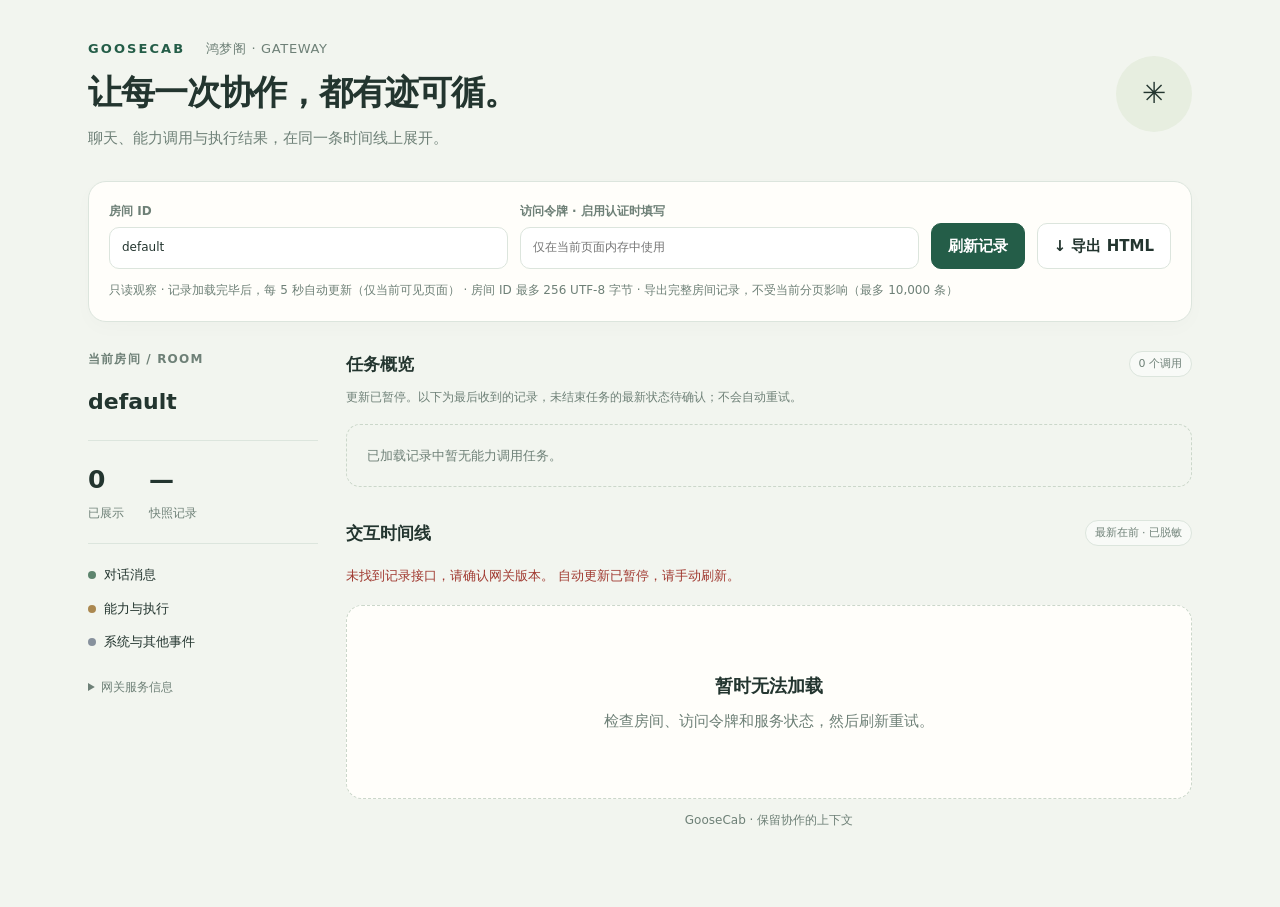
==== commit 7d56cd85: "Show newest GooseCab room events first" ====
--- a/internal/gateway/web/index.html
+++ b/internal/gateway/web/index.html
@@ -7,6 +7,7 @@
 :root{color-scheme:light;--ink:#23352f;--muted:#6e8077;--line:#dce5dd;--green:#245d48;--paper:#fffefa}*{box-sizing:border-box}body{margin:0;background:#f2f5ef;color:var(--ink);font:15px/1.65 system-ui,-apple-system,"Segoe UI",sans-serif}button,input{font:inherit}button{cursor:pointer;border:1px solid var(--line);border-radius:10px;background:white;color:var(--ink);padding:10px 16px;font-weight:600}button:hover{border-color:var(--green);background:#eff5ed}button:disabled{cursor:wait;opacity:.5}button.primary{background:var(--green);border-color:var(--green);color:white}button:focus-visible,input:focus-visible,summary:focus-visible{outline:3px solid #a6bd89;outline-offset:3px}input{min-width:0;width:100%;padding:10px 12px;border:1px solid var(--line);border-radius:10px;background:#fff;color:var(--ink)}.shell{max-width:1160px;margin:auto;padding:38px 28px 64px}.masthead{display:flex;align-items:center;justify-content:space-between;gap:20px;margin-bottom:30px}.brand{font-size:13px;letter-spacing:.16em;color:var(--green);font-weight:800}.brand span{color:var(--muted);font-weight:400;letter-spacing:.05em;margin-left:14px}h1{font-size:34px;line-height:1.25;letter-spacing:-.03em;margin:12px 0}p{margin:0}.subtitle{color:var(--muted)}.stamp{background:#e7eee0;border-radius:50%;width:76px;height:76px;display:grid;place-items:center;font-size:29px;flex-shrink:0}.controls{background:var(--paper);border:1px solid var(--line);border-radius:18px;padding:20px;box-shadow:0 6px 20px #23352f05}.form-row{display:grid;grid-template-columns:1fr 1fr auto auto;gap:12px;align-items:end}label{display:block;font-size:12px;font-weight:700;color:var(--muted)}label input{margin-top:6px;font-weight:400}.hint{font-size:12px;color:var(--muted);margin-top:12px}.layout{display:grid;grid-template-columns:230px minmax(0,1fr);gap:28px;margin-top:28px}.aside{align-self:start}.aside h2{font-size:12px;letter-spacing:.1em;color:var(--muted);margin:0 0 14px}.room-name{font-size:22px;font-weight:750;overflow-wrap:anywhere}.metrics{display:flex;gap:25px;border-top:1px solid var(--line);border-bottom:1px solid var(--line);padding:18px 0;margin:20px 0}.metric strong{display:block;font-size:25px}.metric span{font-size:12px;color:var(--muted)}.legend{font-size:13px;margin:12px 0}.dot{display:inline-block;width:8px;height:8px;border-radius:50%;margin-right:8px;background:#5d846d}.dot.tool{background:#ab8850}.dot.system{background:#87919d}.service{font-size:12px;color:var(--muted);margin-top:26px;overflow-wrap:anywhere}.service summary{cursor:pointer}.service dl{margin:10px 0}.service dt{font-weight:bold}.service dd{margin:0 0 8px}.timeline-head{display:flex;justify-content:space-between;gap:16px;align-items:center;margin:0 0 18px}.timeline-head h2{font-size:17px;margin:0}.badge{font-size:11px;border:1px solid var(--line);border-radius:30px;padding:3px 9px;color:var(--muted);background:#ffffff80;white-space:nowrap}#state{font-size:13px;margin-bottom:18px;color:var(--muted)}#state.error{color:#a03930}.empty{text-align:center;padding:65px 20px;background:#fffefa;border:1px dashed #cbd7ca;border-radius:16px;color:var(--muted)}.empty strong{display:block;font-size:18px;color:var(--ink);margin-bottom:8px}.entry{display:flex;gap:12px;margin:0 0 22px}.avatar{flex:0 0 36px;height:36px;background:#dce8d8;border-radius:12px;display:grid;place-items:center;font-size:14px;font-weight:750;color:var(--green)}.entry.user{flex-direction:row-reverse}.entry.user .avatar{background:#e0e8f0;color:#4d6282}.content{min-width:0;flex:1}.entry.user .content{max-width:88%}.meta{display:flex;align-items:center;gap:8px;flex-wrap:wrap;font-size:11px;color:var(--muted);margin-bottom:6px}.meta strong{font-size:13px;color:var(--ink);overflow-wrap:anywhere}.meta time{margin-left:auto}.bubble{border:1px solid var(--line);border-radius:0 15px 15px 15px;padding:15px 18px;background:var(--paper);overflow:hidden;box-shadow:0 3px 12px #23352f03}.user .bubble{background:#e9f0e5;border-radius:15px 0 15px 15px}.event-card{border-left:3px solid #b69862}.system-card{border-left-color:#93a1ae}.event-title{display:flex;align-items:center;gap:8px;font-size:13px;font-weight:750;margin-bottom:9px}.message{white-space:pre-wrap;overflow-wrap:anywhere}.fields{font-size:12px;margin:8px 0 0;display:grid;grid-template-columns:70px minmax(0,1fr);gap:4px 10px}.fields dt{color:var(--muted)}.fields dd{margin:0;white-space:pre-wrap;overflow-wrap:anywhere}.raw{font-size:11px;color:var(--muted);margin-top:12px}.raw summary{cursor:pointer}.raw pre{white-space:pre-wrap;overflow-wrap:anywhere;max-height:320px;overflow:auto;padding:12px;background:#f2f5ef;border-radius:8px;font:11px/1.6 ui-monospace,monospace;color:#526359}progress{display:block;width:100%;height:7px;accent-color:var(--green);margin:10px 0}.footer{text-align:center;font-size:12px;color:var(--muted);padding:12px}#more{display:block;margin:8px auto 16px}#more[hidden]{display:none}@media(max-width:760px){.shell{padding:24px 16px}.masthead{margin-bottom:22px}h1{font-size:28px}.stamp{width:55px;height:55px;font-size:22px}.form-row{grid-template-columns:1fr 1fr}.layout{grid-template-columns:1fr;gap:20px}.aside{display:grid;grid-template-columns:1fr auto;gap:8px 20px}.aside h2{margin:0}.room-name{grid-column:1}.metrics{grid-column:2;grid-row:1/3;margin:0;padding:0;border:0}.legend,.service{display:none}.controls{padding:15px}.meta time{margin-left:0}.bubble{padding:12px}.brand span{display:none}.entry{gap:8px}.avatar{flex-basis:30px;height:30px}.entry.user .content{max-width:88%}}@media(prefers-reduced-motion:no-preference){.entry{animation:appear .2s ease-out}@keyframes appear{from{opacity:0;transform:translateY(5px)}to{opacity:1;transform:none}}}
 
 .task-section{margin-bottom:32px}.task-summary{font-size:12px;color:var(--muted);margin:-8px 0 16px}.task-list{display:grid;gap:14px}.task-empty{padding:20px;border:1px dashed #cbd7ca;border-radius:14px;color:var(--muted);font-size:13px}.task-card{min-width:0;background:var(--paper);border:1px solid var(--line);border-radius:16px;padding:18px 20px}.task-heading{display:flex;align-items:flex-start;justify-content:space-between;gap:12px}.task-heading h3{font-size:15px;margin:0;overflow-wrap:anywhere}.task-state{font-size:11px;white-space:nowrap;border-radius:20px;padding:3px 9px;background:#eaf0e4;color:#35543d}.task-state.warning{background:#fff1d9;color:#805815}.task-state.failed{background:#f9e6e2;color:#913d30}.task-meta{font-size:12px;color:var(--muted);margin-top:7px;overflow-wrap:anywhere}.task-card .fields{grid-template-columns:84px minmax(0,1fr);margin-top:12px}.task-next{font-size:12px;padding-top:12px;margin-top:12px;border-top:1px solid var(--line)}.task-result{margin-top:14px;font-size:13px}.task-result summary{cursor:pointer;color:var(--green);font-weight:650}.task-output{font:13px/1.65 ui-monospace,monospace;white-space:pre-wrap;overflow-wrap:anywhere;background:#f2f5ef;border:1px solid var(--line);padding:12px;border-radius:10px;max-height:280px;overflow:auto}.task-card a{display:inline-block;font-size:12px;color:var(--green);margin-top:10px}.task-card a:focus-visible,.task-heading:focus-visible{outline:3px solid #a6bd89;outline-offset:3px}.entry:target .bubble{outline:2px solid #a6bd89;outline-offset:3px}@media(max-width:760px){.task-card{padding:15px}.task-heading{flex-wrap:wrap}}
+.bubble>summary{display:list-item;cursor:pointer;margin-bottom:0}.bubble>summary .badge{margin-left:8px}.bubble[open]>summary{margin-bottom:9px}
 </style>
 </head>
 <body>
@@ -14,7 +15,7 @@
 <header class="masthead"><div><div class="brand">GOOSECAB <span>鸿梦阁 · GATEWAY</span></div><h1>让每一次协作，都有迹可循。</h1><p class="subtitle">聊天、能力调用与执行结果，在同一条时间线上展开。</p></div><div class="stamp" aria-hidden="true">✳</div></header>
 <section class="controls" aria-label="房间与访问设置"><form id="room-form" class="form-row"><label>房间 ID<input id="room" name="room" value="default" maxlength="256" required autocomplete="off"></label><label>访问令牌 · 启用认证时填写<input id="token" type="password" placeholder="仅在当前页面内存中使用" autocomplete="off" spellcheck="false"></label><button id="refresh" class="primary" type="submit">刷新记录</button><button id="export" type="button">↓ 导出 HTML</button></form><p class="hint">只读观察 · 记录加载完毕后，每 5 秒自动更新（仅当前可见页面） · 房间 ID 最多 256 UTF-8 字节 · 导出完整房间记录，不受当前分页影响（最多 10,000 条）</p></section>
 <div class="layout"><aside class="aside"><h2>当前房间 / ROOM</h2><div id="room-name" class="room-name">default</div><div class="metrics"><div class="metric"><strong id="shown">0</strong><span>已展示</span></div><div class="metric"><strong id="total">—</strong><span>快照记录</span></div></div><p class="legend"><span class="dot"></span>对话消息</p><p class="legend"><span class="dot tool"></span>能力与执行</p><p class="legend"><span class="dot system"></span>系统与其他事件</p><details class="service"><summary>网关服务信息</summary><dl id="config"></dl><p>页面只读，不会在线修改配置。</p></details></aside>
-<main><section class="task-section" aria-labelledby="task-heading"><div class="timeline-head"><h2 id="task-heading">任务概览</h2><span id="task-count" class="badge">0 个调用</span></div><p id="task-summary" class="task-summary">从已加载的能力调用记录汇总，只读观察，不会重新执行任务。</p><div id="tasks" class="task-list"></div></section><div class="timeline-head"><h2>交互时间线</h2><span class="badge">时间顺序 · 已脱敏</span></div><p id="state" role="status" aria-live="polite">准备加载记录…</p><div id="events" aria-label="交互记录"></div><button id="more" hidden type="button">加载更多记录</button><div class="footer">GooseCab · 保留协作的上下文</div></main></div>
+<main><section class="task-section" aria-labelledby="task-heading"><div class="timeline-head"><h2 id="task-heading">任务概览</h2><span id="task-count" class="badge">0 个调用</span></div><p id="task-summary" class="task-summary">从已加载的能力调用记录汇总，只读观察，不会重新执行任务。</p><div id="tasks" class="task-list"></div></section><div class="timeline-head"><h2>交互时间线</h2><span class="badge">最新在前 · 已脱敏</span></div><p id="state" role="status" aria-live="polite">准备加载记录…</p><div id="events" aria-label="交互记录"></div><button id="more" hidden type="button">加载更早记录</button><div class="footer">GooseCab · 保留协作的上下文</div></main></div>
 </div>
 <script>
 'use strict';
@@ -22,8 +23,9 @@
 const initialRoom=new URLSearchParams(location.search).get('room_id')||'default';
 $('room').value=initialRoom;
 let room=initialRoom, token='', generation=0, controller=null, exportController=null, busy=false, exporting=false;
-let tasks=new Map(), taskFreshness='loading', eventIndex=0;
-let snapshot=null, snapshotCursor='', nextSeq=0, nextID='', hasMore=false, count=0, pollTimer=null, pollEnabled=false;
+let tasks=new Map(), taskEvents=[], taskFreshness='loading', eventIndex=0;
+let snapshot=null, olderCursor=null, liveCursor=null, latestSeq=0, total=0;
+let hasMore=false, liveHasMore=false, count=0, pollTimer=null, pollEnabled=false;
 function node(tag,cls,text){const n=document.createElement(tag);if(cls)n.className=cls;if(text!==undefined)n.textContent=String(text);return n;}
 function value(v){return typeof v==='string'?v:JSON.stringify(v,null,2);}
 function notify(message,error=false){$('state').textContent=message;$('state').className=error?'error':'';}
@@ -36,6 +38,7 @@
 const invocationTypes=new Set(['capability.invoke','capability.invoke.request']);
 const progressTypes=new Set(['capability.progress','capability.invoke.progress']);
 const resultTypes=new Set(['capability.result','capability.invoke.result']);
+const taskTypes=new Set([...invocationTypes,...progressTypes,...resultTypes]);
 function object(v){return v&&typeof v==='object'&&!Array.isArray(v)?v:{};}
 function text(v){return typeof v==='string'?v:'';}
 function usableID(v){return typeof v==='string'&&v!==''&&!v.includes('[已隐藏]')&&!v.includes('[REDACTED]');}
@@ -70,6 +73,15 @@
  }
  task.updatedAt=text(event.ts)||task.updatedAt;task.entryID=entryID;
 }
+function recordTasks(records,older){
+ if(!records.length)return;
+ // Older pages can supply missing task origins; replay them before the newer updates.
+ const previous=older&&taskEvents.length?tasks:null;
+ if(previous){tasks=new Map();taskEvents=records.concat(taskEvents);}
+ else taskEvents.push(...records);
+ for(const {event,entryID} of (previous?taskEvents:records))recordTask(event,entryID);
+ if(previous)for(const [key,task] of tasks)task.expanded=previous.get(key)?.expanded;
+}
 function taskPresentation(task){
  const statuses={requested:'等待 Agent 接收',queued:'等待 Agent 接收',running:'执行中',completed:'执行完成',failed:'执行失败',unknown:'执行结果未知'};
  const known=Object.prototype.hasOwnProperty.call(statuses,task.status);
@@ -84,7 +96,7 @@
 function renderTasks(){
  $('task-count').textContent=tasks.size+' 个调用';
  let summary='从已加载的能力调用记录汇总，只读观察，不会重新执行任务。';
- if(hasMore)summary='记录尚未加载完整，卡片可能不是最新状态。请继续加载时间线中的记录。';
+ if(hasMore)summary='任务概览可能缺少更早的调用记录。可在时间线中加载。';
  if(taskFreshness==='disconnected')summary='更新已暂停。以下为最后收到的记录，未结束任务的最新状态待确认；不会自动重试。';
  if(taskFreshness==='loading')summary='正在读取任务记录…';
  $('task-summary').textContent=summary;
@@ -99,56 +111,103 @@
   if(!task.hasInvocation)card.append(node('p','task-meta','未找到关联的调用起点，目标信息可能不完整。'));
   card.append(node('p','task-next','下一步：'+view.next));
   if(task.resultAvailable){const details=node('details','task-result');details.open=Boolean(task.expanded);details.addEventListener('toggle',()=>{task.expanded=details.open;});details.append(node('summary','','查看文本结果'),node('pre','task-output',task.output===''?'（空文本结果）':task.output));card.append(details);}
-  const link=node('a','',task.resultEntryID?'查看结果记录':'查看最近记录');link.href='#'+(task.resultEntryID||task.entryID);card.append(link);fragment.append(card);
+  const entryID=task.resultEntryID||task.entryID,link=node('a','',task.resultEntryID?'查看结果记录':'查看最近记录');link.href='#'+entryID;
+  link.addEventListener('click',()=>{const details=$(entryID)?.querySelector('details.bubble');if(details)details.open=true;});
+  card.append(link);fragment.append(card);
  }
  $('tasks').replaceChildren(fragment);
 }
 function render(event,entryID){
- const p=event.payload&&typeof event.payload==='object'&&!Array.isArray(event.payload)?event.payload:{};
+ const p=object(event.payload);
  const actor=event.actor||{},who=actor.id||p.agent_id||'系统',type=String(event.type||'未知事件');
- const chat=type==='chat.message', capability=type.startsWith('capability.'), user=chat&&actor.kind==='user';
+ const chat=type==='chat.message'||type==='chat', capability=type.startsWith('capability.'), user=chat&&actor.kind==='user';
+ const message=[p.text,p.message,p.content,chat?event.payload:undefined].find(v=>text(v).trim());
  const entry=node('article','entry'+(user?' user':''));entry.id=entryID;entry.append(node('div','avatar',String(who).slice(0,2).toUpperCase()));
  const content=node('div','content'),meta=node('div','meta');meta.append(node('strong','',who),node('span','',actor.kind||'system'),node('span','badge','#'+event.seq));
  const date=new Date(event.ts),time=node('time','',isNaN(date.getTime())?String(event.ts||'时间未知'):date.toLocaleString('zh-CN',{hour12:false}));if(!isNaN(date.getTime()))time.dateTime=date.toISOString();meta.append(time);content.append(meta);
- const body=node('div','bubble'+(chat?'':capability?' event-card':' event-card system-card'));
- if(chat){body.append(node('div','message',p.text??p.message??p.content??(event.payload==null?'（空消息）':value(event.payload))));}
+ const body=node('details','bubble'+(chat?'':capability?' event-card':' event-card system-card'));
+ body.open=Boolean(message);
+ let title=type;
+ if(chat)title='聊天消息';else if(type.includes('progress'))title='执行进度';else if(type.includes('result'))title='执行结果';else if(type.includes('invoke'))title='发起能力调用';else if(type==='capability.announce')title='能力上线';else if(type==='agent.hello'||type==='agent.welcome')title='Agent 已连接';
+ const summary=node('summary','event-title',title);
+ if(!chat&&title!==type)summary.append(node('span','badge',type));
+ body.append(summary);
+ if(chat){body.append(node('div','message',message??(event.payload==null?'（空消息）':value(event.payload))));}
  else{
-  let title=type;if(type.includes('progress'))title='执行进度';else if(type.includes('result'))title='执行结果';else if(type.includes('invoke'))title='发起能力调用';else if(type==='capability.announce')title='能力上线';else if(type==='agent.hello'||type==='agent.welcome')title='Agent 已连接';
-  body.append(node('div','event-title',title),node('div','badge',type));
-  if(p.message||p.error)body.append(node('p','message',p.message||p.error));
+  if(message||p.error)body.append(node('p','message',message||p.error));
   const percent=Number(p.percent);if(type.includes('progress')&&p.percent!==undefined&&Number.isFinite(percent)){const bar=node('progress');bar.max=100;bar.value=Math.min(100,Math.max(0,percent));bar.setAttribute('aria-label','执行进度 '+bar.value+'%');body.append(bar,node('span','',bar.value+'%'));}
   fields(body,[['能力',event.capability_id||p.capability_id],['名称',p.name],['接收方',p.target_agent_id],['状态',p.status],['输出',p.output_ref],['调用参数',p.payload],['关联 ID',event.correlation_id||p.request_id]]);
-  if(!capability&&!p.message&&!p.error&&event.payload!==undefined)body.append(node('div','message',value(event.payload)));
+  if(!capability&&!message&&!p.error&&event.payload!==undefined)body.append(node('div','message',value(event.payload)));
  }
  const details=node('details','raw');details.append(node('summary','','查看脱敏 JSON'),node('pre','',JSON.stringify(event,null,2)));body.append(details);content.append(body);entry.append(content);return entry;
 }
 function stopPolling(){pollEnabled=false;clearTimeout(pollTimer);pollTimer=null;}
-function schedulePoll(){clearTimeout(pollTimer);if(!pollEnabled||hasMore)return;pollTimer=setTimeout(()=>{if(!pollEnabled)return;if(document.hidden||busy||exporting){schedulePoll();return;}load(false,true);},5000);}
+function schedulePoll(delay=liveHasMore?0:5000){
+ clearTimeout(pollTimer);
+ if(!pollEnabled||snapshot===null)return;
+ pollTimer=setTimeout(()=>{
+  if(!pollEnabled)return;
+  if(document.hidden||busy||exporting){schedulePoll(5000);return;}
+  load(false,true);
+ },delay);
+}
 function validRoom(target){if(new TextEncoder().encode(target).length>256){notify('房间 ID 不能超过 256 个 UTF-8 字节（中文通常占 3 字节）。',true);return false;}return true;}
+function addCursor(query,direction,cursor){query.set(direction+'_seq',String(cursor.seq));if(cursor.id)query.set(direction+'_cursor',cursor.id);}
 async function load(reset=false,poll=false){
  if(!reset&&busy)return;
- if(reset){stopPolling();generation++;if(controller)controller.abort();if(exportController)exportController.abort();exporting=false;room=$('room').value.trim()||'default';$('room').value=room;token=$('token').value; refreshStatus(); snapshot=null;snapshotCursor='';nextSeq=0;nextID='';hasMore=false;count=0;tasks=new Map();eventIndex=0;taskFreshness='loading';renderTasks();pollEnabled=true;$('room-name').textContent=room;$('shown').textContent='0';$('total').textContent='—';placeholder('正在读取房间记录','获取已持久化的交互快照…');}
+ if(reset){
+  stopPolling();generation++;
+  if(controller)controller.abort();
+  if(exportController)exportController.abort();
+  exporting=false;room=$('room').value.trim()||'default';$('room').value=room;token=$('token').value;refreshStatus();
+  snapshot=null;olderCursor=null;liveCursor=null;hasMore=false;liveHasMore=false;count=0;
+  tasks=new Map();taskEvents=[];eventIndex=0;taskFreshness='loading';renderTasks();
+  pollEnabled=true;$('room-name').textContent=room;$('shown').textContent='0';$('total').textContent='—';
+  placeholder('正在读取房间记录','获取已持久化的交互快照…');
+ }
  if(!validRoom(room)){stopPolling();busy=false;buttons();return;}
  const gen=generation;controller=new AbortController();const signal=controller.signal;busy=true;buttons();if(!poll)notify('正在加载记录…');
  try{
-  const query=new URLSearchParams({room_id:room,limit:'200'});if(snapshot!==null){if(!poll){query.set('through_seq',String(snapshot));query.set('through_cursor',snapshotCursor);}query.set('after_seq',String(nextSeq));if(nextID!=='')query.set('after_cursor',nextID);}
+  const query=new URLSearchParams({room_id:room,limit:'200'});
+  if(poll)addCursor(query,'after',liveCursor);
+  else{
+   query.set('order','desc');
+   if(snapshot){addCursor(query,'through',snapshot);addCursor(query,'before',olderCursor);}
+  }
   const response=await fetch('/api/events?'+query,{headers:authHeaders(),signal,cache:'no-store'});if(!response.ok)throw new Error(errorMessage(response.status));const data=await response.json();if(gen!==generation)return;
   if(data.redacted!==true||!Array.isArray(data.events))throw new Error('记录响应格式不正确，已停止展示。');
   if(data.events.some(e=>!e||e.room_id!==data.room_id))throw new Error('房间记录响应不一致，已停止展示。');
-  if(snapshot===null||poll){snapshot=data.snapshot_seq;snapshotCursor=data.snapshot_cursor;}
+  const older=!poll&&snapshot!==null,more=Boolean(data.has_more),next={seq:data.next_seq,id:data.next_cursor||''};
+  const previous=poll?liveCursor:olderCursor;
+  if(more&&(data.events.length===0||(previous&&next.seq===previous.seq&&next.id===previous.id)))throw new Error('分页未前进，请刷新记录后重试。');
+  if(snapshot===null){
+   snapshot={seq:data.snapshot_seq,id:data.snapshot_cursor};
+   liveCursor={seq:snapshot.seq,id:snapshot.id==='0'?'':snapshot.id};
+  }
+  if(!older){latestSeq=data.snapshot_seq;total=data.total;}
+  const taskChanged=data.events.length>0||taskFreshness!=='current'||(!poll&&hasMore!==more);
+  if(poll){liveCursor=next;liveHasMore=more;}
+  else{olderCursor=next;hasMore=more;}
   if(count===0)$('events').replaceChildren();
-  const fragment=document.createDocumentFragment();for(const e of data.events){const entryID='event-'+(++eventIndex);recordTask(e,entryID);fragment.append(render(e,entryID));count++;}$('events').append(fragment);
-  const taskChanged=data.events.length>0||taskFreshness!=='current'||hasMore!==Boolean(data.has_more);
-  const oldSeq=nextSeq,oldID=nextID;nextSeq=data.next_seq;nextID=data.next_cursor||'';hasMore=Boolean(data.has_more);
-  if(hasMore&&(data.events.length===0||(nextSeq===oldSeq&&nextID===oldID)))throw new Error('分页未前进，请刷新记录后重试。');
-  taskFreshness='current';if(taskChanged)renderTasks();$('shown').textContent=String(count);$('total').textContent=String(data.total??count);notify('快照 #'+snapshot+' · 已展示 '+count+' / '+(data.total??count)+' 条 · '+(hasMore?'可继续加载':'已加载全部，每 5 秒自动更新'));
+  const fragment=document.createDocumentFragment(),records=[];
+  for(const event of (poll?data.events:[...data.events].reverse())){
+   const entryID='event-'+(++eventIndex);
+   if(taskTypes.has(event.type))records.push({event,entryID});
+   fragment.prepend(render(event,entryID));count++;
+  }
+  if(poll)$('events').prepend(fragment);else $('events').append(fragment);
+  recordTasks(records,older);
+  taskFreshness='current';
+  if(taskChanged)renderTasks();
+  $('shown').textContent=String(count);$('total').textContent=String(total??count);
+  notify('快照 #'+latestSeq+' · 已展示 '+count+' / '+(total??count)+' 条 · '+(hasMore?'可加载更早记录':'已加载全部')+' · 每 5 秒自动更新');
   if(count===0)placeholder('这个房间还很安静','暂无持久化交互。Agent 发送消息或执行任务后，点击刷新查看。');
  }catch(error){if(gen!==generation||error.name==='AbortError')return;stopPolling();taskFreshness='disconnected';renderTasks();notify((error.message==='Failed to fetch'?'无法连接网关，请检查网络后重试。':error.message)+' 自动更新已暂停，请手动刷新。',true);if(count===0)placeholder('暂时无法加载','检查房间、访问令牌和服务状态，然后刷新重试。');}
  finally{if(gen===generation){busy=false;buttons();schedulePoll();}}
 }
 $('room-form').addEventListener('submit',e=>{e.preventDefault();load(true);});
 // Cancel outstanding requests as soon as the user changes the room or credential.
-for(const id of ['room','token'])$(id).addEventListener('input',()=>{stopPolling();generation++;$('config').replaceChildren();if(controller)controller.abort();if(exportController)exportController.abort();busy=false;exporting=false;hasMore=false;count=0;tasks=new Map();eventIndex=0;taskFreshness='idle';renderTasks();$('shown').textContent='0';$('total').textContent='—';$('room-name').textContent=$('room').value.trim()||'default';placeholder('设置已更改','点击刷新记录，或导出所选房间。');notify('点击刷新以应用当前房间和令牌。');buttons();});
+for(const id of ['room','token'])$(id).addEventListener('input',()=>{stopPolling();generation++;$('config').replaceChildren();if(controller)controller.abort();if(exportController)exportController.abort();busy=false;exporting=false;hasMore=false;count=0;tasks=new Map();taskEvents=[];eventIndex=0;taskFreshness='idle';renderTasks();$('shown').textContent='0';$('total').textContent='—';$('room-name').textContent=$('room').value.trim()||'default';placeholder('设置已更改','点击刷新记录，或导出所选房间。');notify('点击刷新以应用当前房间和令牌。');buttons();});
 $('more').addEventListener('click',()=>load());
 $('export').addEventListener('click',async()=>{
  if(exporting)return;const target=$('room').value.trim()||'default',credential=$('token').value,gen=generation;if(!validRoom(target))return;exportController=new AbortController();exporting=true;buttons();notify('正在生成完整房间的 HTML 聊天记录…');
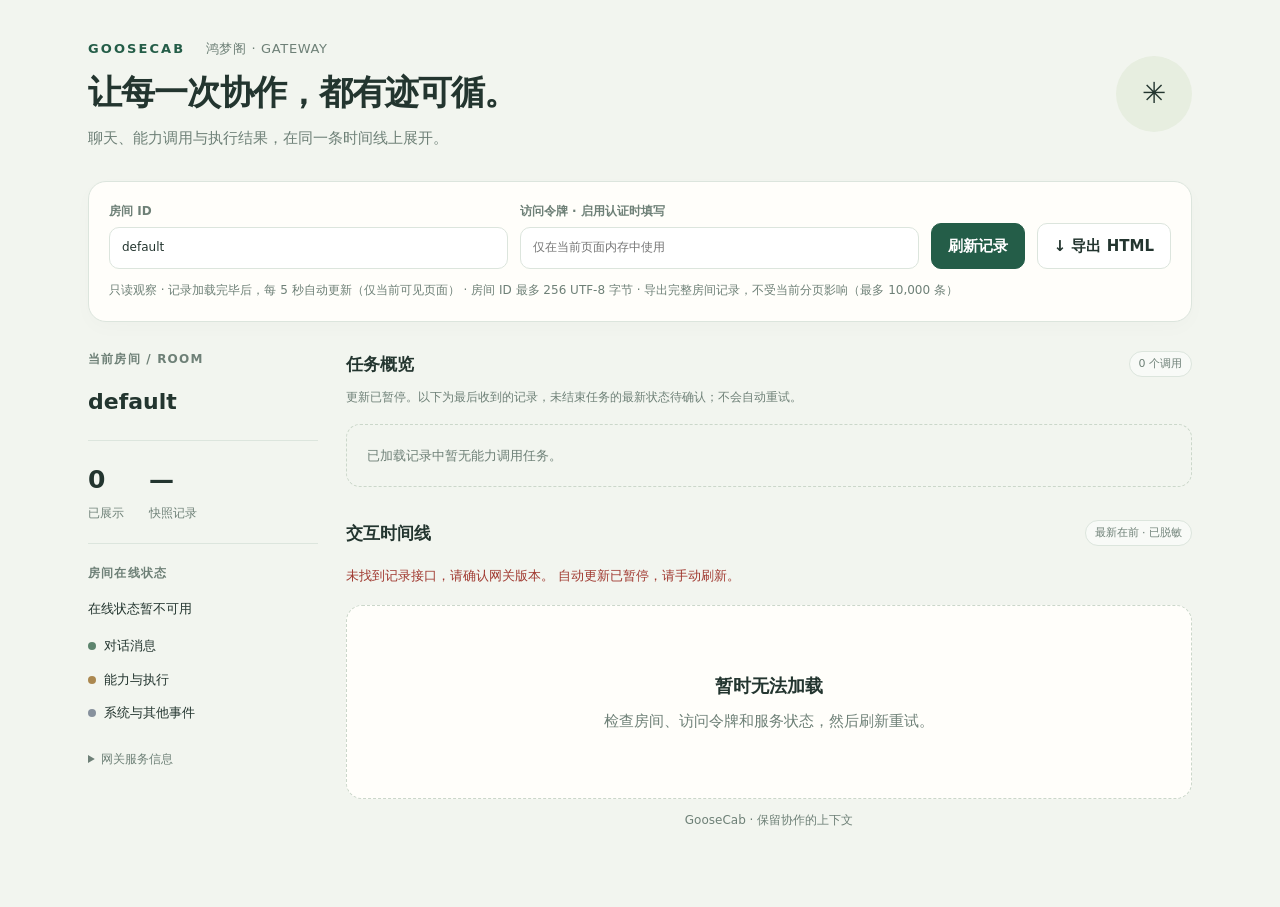
==== commit 544ef230: "Show room presence and Agent activity" ====
--- a/internal/gateway/web/index.html
+++ b/internal/gateway/web/index.html
@@ -4,6 +4,8 @@
 <meta charset="utf-8"><meta name="viewport" content="width=device-width,initial-scale=1">
 <title>GooseCab · 交互观察室</title>
 <style>
+.presence{margin:0 0 16px}.presence p,.presence ul{font-size:13px;overflow-wrap:anywhere}.presence ul{margin:4px 0 0;padding-left:18px}
+@media(max-width:760px){.presence{grid-column:1/-1;margin:0}}
 :root{color-scheme:light;--ink:#23352f;--muted:#6e8077;--line:#dce5dd;--green:#245d48;--paper:#fffefa}*{box-sizing:border-box}body{margin:0;background:#f2f5ef;color:var(--ink);font:15px/1.65 system-ui,-apple-system,"Segoe UI",sans-serif}button,input{font:inherit}button{cursor:pointer;border:1px solid var(--line);border-radius:10px;background:white;color:var(--ink);padding:10px 16px;font-weight:600}button:hover{border-color:var(--green);background:#eff5ed}button:disabled{cursor:wait;opacity:.5}button.primary{background:var(--green);border-color:var(--green);color:white}button:focus-visible,input:focus-visible,summary:focus-visible{outline:3px solid #a6bd89;outline-offset:3px}input{min-width:0;width:100%;padding:10px 12px;border:1px solid var(--line);border-radius:10px;background:#fff;color:var(--ink)}.shell{max-width:1160px;margin:auto;padding:38px 28px 64px}.masthead{display:flex;align-items:center;justify-content:space-between;gap:20px;margin-bottom:30px}.brand{font-size:13px;letter-spacing:.16em;color:var(--green);font-weight:800}.brand span{color:var(--muted);font-weight:400;letter-spacing:.05em;margin-left:14px}h1{font-size:34px;line-height:1.25;letter-spacing:-.03em;margin:12px 0}p{margin:0}.subtitle{color:var(--muted)}.stamp{background:#e7eee0;border-radius:50%;width:76px;height:76px;display:grid;place-items:center;font-size:29px;flex-shrink:0}.controls{background:var(--paper);border:1px solid var(--line);border-radius:18px;padding:20px;box-shadow:0 6px 20px #23352f05}.form-row{display:grid;grid-template-columns:1fr 1fr auto auto;gap:12px;align-items:end}label{display:block;font-size:12px;font-weight:700;color:var(--muted)}label input{margin-top:6px;font-weight:400}.hint{font-size:12px;color:var(--muted);margin-top:12px}.layout{display:grid;grid-template-columns:230px minmax(0,1fr);gap:28px;margin-top:28px}.aside{align-self:start}.aside h2{font-size:12px;letter-spacing:.1em;color:var(--muted);margin:0 0 14px}.room-name{font-size:22px;font-weight:750;overflow-wrap:anywhere}.metrics{display:flex;gap:25px;border-top:1px solid var(--line);border-bottom:1px solid var(--line);padding:18px 0;margin:20px 0}.metric strong{display:block;font-size:25px}.metric span{font-size:12px;color:var(--muted)}.legend{font-size:13px;margin:12px 0}.dot{display:inline-block;width:8px;height:8px;border-radius:50%;margin-right:8px;background:#5d846d}.dot.tool{background:#ab8850}.dot.system{background:#87919d}.service{font-size:12px;color:var(--muted);margin-top:26px;overflow-wrap:anywhere}.service summary{cursor:pointer}.service dl{margin:10px 0}.service dt{font-weight:bold}.service dd{margin:0 0 8px}.timeline-head{display:flex;justify-content:space-between;gap:16px;align-items:center;margin:0 0 18px}.timeline-head h2{font-size:17px;margin:0}.badge{font-size:11px;border:1px solid var(--line);border-radius:30px;padding:3px 9px;color:var(--muted);background:#ffffff80;white-space:nowrap}#state{font-size:13px;margin-bottom:18px;color:var(--muted)}#state.error{color:#a03930}.empty{text-align:center;padding:65px 20px;background:#fffefa;border:1px dashed #cbd7ca;border-radius:16px;color:var(--muted)}.empty strong{display:block;font-size:18px;color:var(--ink);margin-bottom:8px}.entry{display:flex;gap:12px;margin:0 0 22px}.avatar{flex:0 0 36px;height:36px;background:#dce8d8;border-radius:12px;display:grid;place-items:center;font-size:14px;font-weight:750;color:var(--green)}.entry.user{flex-direction:row-reverse}.entry.user .avatar{background:#e0e8f0;color:#4d6282}.content{min-width:0;flex:1}.entry.user .content{max-width:88%}.meta{display:flex;align-items:center;gap:8px;flex-wrap:wrap;font-size:11px;color:var(--muted);margin-bottom:6px}.meta strong{font-size:13px;color:var(--ink);overflow-wrap:anywhere}.meta time{margin-left:auto}.bubble{border:1px solid var(--line);border-radius:0 15px 15px 15px;padding:15px 18px;background:var(--paper);overflow:hidden;box-shadow:0 3px 12px #23352f03}.user .bubble{background:#e9f0e5;border-radius:15px 0 15px 15px}.event-card{border-left:3px solid #b69862}.system-card{border-left-color:#93a1ae}.event-title{display:flex;align-items:center;gap:8px;font-size:13px;font-weight:750;margin-bottom:9px}.message{white-space:pre-wrap;overflow-wrap:anywhere}.fields{font-size:12px;margin:8px 0 0;display:grid;grid-template-columns:70px minmax(0,1fr);gap:4px 10px}.fields dt{color:var(--muted)}.fields dd{margin:0;white-space:pre-wrap;overflow-wrap:anywhere}.raw{font-size:11px;color:var(--muted);margin-top:12px}.raw summary{cursor:pointer}.raw pre{white-space:pre-wrap;overflow-wrap:anywhere;max-height:320px;overflow:auto;padding:12px;background:#f2f5ef;border-radius:8px;font:11px/1.6 ui-monospace,monospace;color:#526359}progress{display:block;width:100%;height:7px;accent-color:var(--green);margin:10px 0}.footer{text-align:center;font-size:12px;color:var(--muted);padding:12px}#more{display:block;margin:8px auto 16px}#more[hidden]{display:none}@media(max-width:760px){.shell{padding:24px 16px}.masthead{margin-bottom:22px}h1{font-size:28px}.stamp{width:55px;height:55px;font-size:22px}.form-row{grid-template-columns:1fr 1fr}.layout{grid-template-columns:1fr;gap:20px}.aside{display:grid;grid-template-columns:1fr auto;gap:8px 20px}.aside h2{margin:0}.room-name{grid-column:1}.metrics{grid-column:2;grid-row:1/3;margin:0;padding:0;border:0}.legend,.service{display:none}.controls{padding:15px}.meta time{margin-left:0}.bubble{padding:12px}.brand span{display:none}.entry{gap:8px}.avatar{flex-basis:30px;height:30px}.entry.user .content{max-width:88%}}@media(prefers-reduced-motion:no-preference){.entry{animation:appear .2s ease-out}@keyframes appear{from{opacity:0;transform:translateY(5px)}to{opacity:1;transform:none}}}
 
 .task-section{margin-bottom:32px}.task-summary{font-size:12px;color:var(--muted);margin:-8px 0 16px}.task-list{display:grid;gap:14px}.task-empty{padding:20px;border:1px dashed #cbd7ca;border-radius:14px;color:var(--muted);font-size:13px}.task-card{min-width:0;background:var(--paper);border:1px solid var(--line);border-radius:16px;padding:18px 20px}.task-heading{display:flex;align-items:flex-start;justify-content:space-between;gap:12px}.task-heading h3{font-size:15px;margin:0;overflow-wrap:anywhere}.task-state{font-size:11px;white-space:nowrap;border-radius:20px;padding:3px 9px;background:#eaf0e4;color:#35543d}.task-state.warning{background:#fff1d9;color:#805815}.task-state.failed{background:#f9e6e2;color:#913d30}.task-meta{font-size:12px;color:var(--muted);margin-top:7px;overflow-wrap:anywhere}.task-card .fields{grid-template-columns:84px minmax(0,1fr);margin-top:12px}.task-next{font-size:12px;padding-top:12px;margin-top:12px;border-top:1px solid var(--line)}.task-result{margin-top:14px;font-size:13px}.task-result summary{cursor:pointer;color:var(--green);font-weight:650}.task-output{font:13px/1.65 ui-monospace,monospace;white-space:pre-wrap;overflow-wrap:anywhere;background:#f2f5ef;border:1px solid var(--line);padding:12px;border-radius:10px;max-height:280px;overflow:auto}.task-card a{display:inline-block;font-size:12px;color:var(--green);margin-top:10px}.task-card a:focus-visible,.task-heading:focus-visible{outline:3px solid #a6bd89;outline-offset:3px}.entry:target .bubble{outline:2px solid #a6bd89;outline-offset:3px}@media(max-width:760px){.task-card{padding:15px}.task-heading{flex-wrap:wrap}}
@@ -222,5 +224,105 @@
 }
 load(true);
 </script>
+<script id="room-presence-script">
+'use strict';
+(() => {
+ const heading=node('h2','','房间在线状态');
+ heading.id='presence-heading';
+ const status=node('p','');
+ status.setAttribute('role','status');
+ const activity=node('p','');
+ const list=node('ul','');
+ const panel=node('section','presence');
+ panel.setAttribute('aria-labelledby',heading.id);
+ panel.append(heading,status,activity,list);
+ const sidebar=document.querySelector('.aside');
+ sidebar.insertBefore(panel,sidebar.querySelector('.legend'));
+
+ let selection=null, request=null, timer=null;
+ function show(message,agents=[],activityMessage=''){
+  if(status.textContent!==message)status.textContent=message;
+  activity.textContent=activityMessage;
+  activity.hidden=activityMessage==='';
+  const rows=document.createDocumentFragment();
+  for(const agent of agents){
+   const label=agent.agent_id+(agent.connections>1?' · '+agent.connections+' 个连接':'');
+   rows.append(node('li','',label+' · '+agentActivityLabel(agent.last_activity_at)));
+  }
+  list.replaceChildren(rows);
+  list.hidden=agents.length===0;
+ }
+ function agentActivityLabel(timestamp){
+  if(typeof timestamp==='string'){
+   const date=new Date(timestamp);
+   if(Number.isFinite(date.getTime()))return '最近活跃 '+date.toLocaleString('zh-CN',{hour12:false});
+  }
+  return '暂无活动';
+ }
+ function activityLabel(data){
+  const unavailable='本房间最近发言时间暂不可用';
+  if(data.activity_available!==true)return unavailable;
+  if(data.last_activity_at===null)return '暂无可确认时间的房间发言';
+  if(typeof data.last_activity_at!=='string')return unavailable;
+  const date=new Date(data.last_activity_at);
+  if(!Number.isFinite(date.getTime()))return unavailable;
+  return '本房间最近发言 '+date.toLocaleString('zh-CN',{hour12:false});
+ }
+ function stop(message){
+  clearTimeout(timer);
+  if(request)request.abort();
+  request=null;
+  show(message);
+ }
+ async function refresh(){
+  if(!selection||document.hidden||request)return;
+  const active=new AbortController();
+  request=active;
+  const {room,token}=selection;
+  const deadline=setTimeout(()=>active.abort(),5000);
+  try{
+   const query=new URLSearchParams({room_id:room});
+   const response=await fetch('/api/rooms/presence?'+query,{
+    headers:token?{Authorization:'Bearer '+token}:{},cache:'no-store',signal:active.signal
+   });
+   if(!response.ok)throw new Error();
+   const data=await response.json();
+   if(request!==active)return;
+   if(active.signal.aborted||!data||data.room_id!==room||!Array.isArray(data.agents)||
+      data.agents.some(agent=>!agent||typeof agent.agent_id!=='string'||!agent.agent_id.trim()||
+       !Number.isSafeInteger(agent.connections)||agent.connections<1)||
+      new Set(data.agents.map(agent=>agent.agent_id)).size!==data.agents.length)throw new Error();
+   show('在线 Agent '+data.agents.length,data.agents,activityLabel(data));
+  }catch{
+   if(request===active)show('在线状态暂不可用');
+  }finally{
+   clearTimeout(deadline);
+   if(request===active){
+    request=null;
+    timer=setTimeout(refresh,5000);
+   }
+  }
+ }
+ function start(){
+  const room=$('room').value.trim()||'default';
+  selection=null;
+  if(new TextEncoder().encode(room).length>256){stop('房间 ID 无效');return;}
+  selection={room,token:$('token').value};
+  stop(document.hidden?'页面可见时更新在线状态':'正在读取在线状态…');
+  refresh();
+ }
+ $('room-form').addEventListener('submit',start);
+ for(const id of ['room','token'])$(id).addEventListener('input',()=>{
+  selection=null;
+  stop('刷新后查看当前房间在线状态');
+ });
+ document.addEventListener('visibilitychange',()=>{
+  if(!selection)return;
+  if(document.hidden)stop('页面可见时更新在线状态');
+  else{show('正在读取在线状态…');refresh();}
+ });
+ start();
+})();
+</script>
 </body>
 </html>
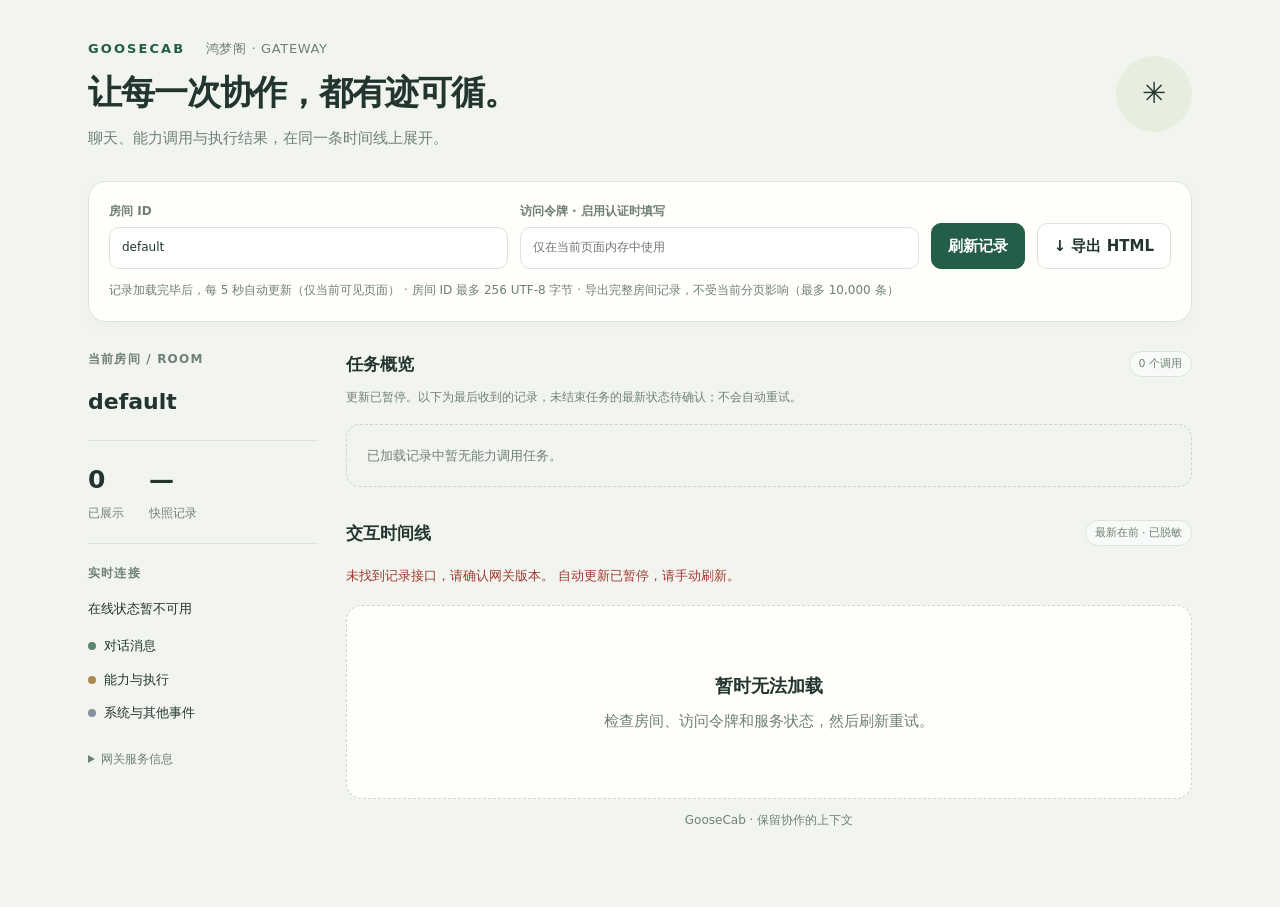
==== commit 9c2a2847: "Compose demo messages inline and distinguish authenticated reads from live connections" ====
--- a/internal/gateway/web/index.html
+++ b/internal/gateway/web/index.html
@@ -9,15 +9,26 @@
 :root{color-scheme:light;--ink:#23352f;--muted:#6e8077;--line:#dce5dd;--green:#245d48;--paper:#fffefa}*{box-sizing:border-box}body{margin:0;background:#f2f5ef;color:var(--ink);font:15px/1.65 system-ui,-apple-system,"Segoe UI",sans-serif}button,input{font:inherit}button{cursor:pointer;border:1px solid var(--line);border-radius:10px;background:white;color:var(--ink);padding:10px 16px;font-weight:600}button:hover{border-color:var(--green);background:#eff5ed}button:disabled{cursor:wait;opacity:.5}button.primary{background:var(--green);border-color:var(--green);color:white}button:focus-visible,input:focus-visible,summary:focus-visible{outline:3px solid #a6bd89;outline-offset:3px}input{min-width:0;width:100%;padding:10px 12px;border:1px solid var(--line);border-radius:10px;background:#fff;color:var(--ink)}.shell{max-width:1160px;margin:auto;padding:38px 28px 64px}.masthead{display:flex;align-items:center;justify-content:space-between;gap:20px;margin-bottom:30px}.brand{font-size:13px;letter-spacing:.16em;color:var(--green);font-weight:800}.brand span{color:var(--muted);font-weight:400;letter-spacing:.05em;margin-left:14px}h1{font-size:34px;line-height:1.25;letter-spacing:-.03em;margin:12px 0}p{margin:0}.subtitle{color:var(--muted)}.stamp{background:#e7eee0;border-radius:50%;width:76px;height:76px;display:grid;place-items:center;font-size:29px;flex-shrink:0}.controls{background:var(--paper);border:1px solid var(--line);border-radius:18px;padding:20px;box-shadow:0 6px 20px #23352f05}.form-row{display:grid;grid-template-columns:1fr 1fr auto auto;gap:12px;align-items:end}label{display:block;font-size:12px;font-weight:700;color:var(--muted)}label input{margin-top:6px;font-weight:400}.hint{font-size:12px;color:var(--muted);margin-top:12px}.layout{display:grid;grid-template-columns:230px minmax(0,1fr);gap:28px;margin-top:28px}.aside{align-self:start}.aside h2{font-size:12px;letter-spacing:.1em;color:var(--muted);margin:0 0 14px}.room-name{font-size:22px;font-weight:750;overflow-wrap:anywhere}.metrics{display:flex;gap:25px;border-top:1px solid var(--line);border-bottom:1px solid var(--line);padding:18px 0;margin:20px 0}.metric strong{display:block;font-size:25px}.metric span{font-size:12px;color:var(--muted)}.legend{font-size:13px;margin:12px 0}.dot{display:inline-block;width:8px;height:8px;border-radius:50%;margin-right:8px;background:#5d846d}.dot.tool{background:#ab8850}.dot.system{background:#87919d}.service{font-size:12px;color:var(--muted);margin-top:26px;overflow-wrap:anywhere}.service summary{cursor:pointer}.service dl{margin:10px 0}.service dt{font-weight:bold}.service dd{margin:0 0 8px}.timeline-head{display:flex;justify-content:space-between;gap:16px;align-items:center;margin:0 0 18px}.timeline-head h2{font-size:17px;margin:0}.badge{font-size:11px;border:1px solid var(--line);border-radius:30px;padding:3px 9px;color:var(--muted);background:#ffffff80;white-space:nowrap}#state{font-size:13px;margin-bottom:18px;color:var(--muted)}#state.error{color:#a03930}.empty{text-align:center;padding:65px 20px;background:#fffefa;border:1px dashed #cbd7ca;border-radius:16px;color:var(--muted)}.empty strong{display:block;font-size:18px;color:var(--ink);margin-bottom:8px}.entry{display:flex;gap:12px;margin:0 0 22px}.avatar{flex:0 0 36px;height:36px;background:#dce8d8;border-radius:12px;display:grid;place-items:center;font-size:14px;font-weight:750;color:var(--green)}.entry.user{flex-direction:row-reverse}.entry.user .avatar{background:#e0e8f0;color:#4d6282}.content{min-width:0;flex:1}.entry.user .content{max-width:88%}.meta{display:flex;align-items:center;gap:8px;flex-wrap:wrap;font-size:11px;color:var(--muted);margin-bottom:6px}.meta strong{font-size:13px;color:var(--ink);overflow-wrap:anywhere}.meta time{margin-left:auto}.bubble{border:1px solid var(--line);border-radius:0 15px 15px 15px;padding:15px 18px;background:var(--paper);overflow:hidden;box-shadow:0 3px 12px #23352f03}.user .bubble{background:#e9f0e5;border-radius:15px 0 15px 15px}.event-card{border-left:3px solid #b69862}.system-card{border-left-color:#93a1ae}.event-title{display:flex;align-items:center;gap:8px;font-size:13px;font-weight:750;margin-bottom:9px}.message{white-space:pre-wrap;overflow-wrap:anywhere}.fields{font-size:12px;margin:8px 0 0;display:grid;grid-template-columns:70px minmax(0,1fr);gap:4px 10px}.fields dt{color:var(--muted)}.fields dd{margin:0;white-space:pre-wrap;overflow-wrap:anywhere}.raw{font-size:11px;color:var(--muted);margin-top:12px}.raw summary{cursor:pointer}.raw pre{white-space:pre-wrap;overflow-wrap:anywhere;max-height:320px;overflow:auto;padding:12px;background:#f2f5ef;border-radius:8px;font:11px/1.6 ui-monospace,monospace;color:#526359}progress{display:block;width:100%;height:7px;accent-color:var(--green);margin:10px 0}.footer{text-align:center;font-size:12px;color:var(--muted);padding:12px}#more{display:block;margin:8px auto 16px}#more[hidden]{display:none}@media(max-width:760px){.shell{padding:24px 16px}.masthead{margin-bottom:22px}h1{font-size:28px}.stamp{width:55px;height:55px;font-size:22px}.form-row{grid-template-columns:1fr 1fr}.layout{grid-template-columns:1fr;gap:20px}.aside{display:grid;grid-template-columns:1fr auto;gap:8px 20px}.aside h2{margin:0}.room-name{grid-column:1}.metrics{grid-column:2;grid-row:1/3;margin:0;padding:0;border:0}.legend,.service{display:none}.controls{padding:15px}.meta time{margin-left:0}.bubble{padding:12px}.brand span{display:none}.entry{gap:8px}.avatar{flex-basis:30px;height:30px}.entry.user .content{max-width:88%}}@media(prefers-reduced-motion:no-preference){.entry{animation:appear .2s ease-out}@keyframes appear{from{opacity:0;transform:translateY(5px)}to{opacity:1;transform:none}}}
 
 .task-section{margin-bottom:32px}.task-summary{font-size:12px;color:var(--muted);margin:-8px 0 16px}.task-list{display:grid;gap:14px}.task-empty{padding:20px;border:1px dashed #cbd7ca;border-radius:14px;color:var(--muted);font-size:13px}.task-card{min-width:0;background:var(--paper);border:1px solid var(--line);border-radius:16px;padding:18px 20px}.task-heading{display:flex;align-items:flex-start;justify-content:space-between;gap:12px}.task-heading h3{font-size:15px;margin:0;overflow-wrap:anywhere}.task-state{font-size:11px;white-space:nowrap;border-radius:20px;padding:3px 9px;background:#eaf0e4;color:#35543d}.task-state.warning{background:#fff1d9;color:#805815}.task-state.failed{background:#f9e6e2;color:#913d30}.task-meta{font-size:12px;color:var(--muted);margin-top:7px;overflow-wrap:anywhere}.task-card .fields{grid-template-columns:84px minmax(0,1fr);margin-top:12px}.task-next{font-size:12px;padding-top:12px;margin-top:12px;border-top:1px solid var(--line)}.task-result{margin-top:14px;font-size:13px}.task-result summary{cursor:pointer;color:var(--green);font-weight:650}.task-output{font:13px/1.65 ui-monospace,monospace;white-space:pre-wrap;overflow-wrap:anywhere;background:#f2f5ef;border:1px solid var(--line);padding:12px;border-radius:10px;max-height:280px;overflow:auto}.task-card a{display:inline-block;font-size:12px;color:var(--green);margin-top:10px}.task-card a:focus-visible,.task-heading:focus-visible{outline:3px solid #a6bd89;outline-offset:3px}.entry:target .bubble{outline:2px solid #a6bd89;outline-offset:3px}@media(max-width:760px){.task-card{padding:15px}.task-heading{flex-wrap:wrap}}
+.demo-compose{background:var(--paper);border:1px solid var(--line);border-radius:15px;padding:12px 16px;margin-bottom:18px}
+.demo-compose textarea{display:block;width:100%;margin:6px 0;resize:vertical;padding:8px;border:1px solid var(--line);border-radius:8px;font:inherit;color:var(--ink)}
+.demo-compose textarea:focus-visible{outline:3px solid #a6bd89;outline-offset:2px}
+.demo-compose p{color:var(--muted);font-size:13px;margin:3px 0 8px}
 .bubble>summary{display:list-item;cursor:pointer;margin-bottom:0}.bubble>summary .badge{margin-left:8px}.bubble[open]>summary{margin-bottom:9px}
 </style>
 </head>
 <body>
 <div class="shell">
 <header class="masthead"><div><div class="brand">GOOSECAB <span>鸿梦阁 · GATEWAY</span></div><h1>让每一次协作，都有迹可循。</h1><p class="subtitle">聊天、能力调用与执行结果，在同一条时间线上展开。</p></div><div class="stamp" aria-hidden="true">✳</div></header>
-<section class="controls" aria-label="房间与访问设置"><form id="room-form" class="form-row"><label>房间 ID<input id="room" name="room" value="default" maxlength="256" required autocomplete="off"></label><label>访问令牌 · 启用认证时填写<input id="token" type="password" placeholder="仅在当前页面内存中使用" autocomplete="off" spellcheck="false"></label><button id="refresh" class="primary" type="submit">刷新记录</button><button id="export" type="button">↓ 导出 HTML</button></form><p class="hint">只读观察 · 记录加载完毕后，每 5 秒自动更新（仅当前可见页面） · 房间 ID 最多 256 UTF-8 字节 · 导出完整房间记录，不受当前分页影响（最多 10,000 条）</p></section>
-<div class="layout"><aside class="aside"><h2>当前房间 / ROOM</h2><div id="room-name" class="room-name">default</div><div class="metrics"><div class="metric"><strong id="shown">0</strong><span>已展示</span></div><div class="metric"><strong id="total">—</strong><span>快照记录</span></div></div><p class="legend"><span class="dot"></span>对话消息</p><p class="legend"><span class="dot tool"></span>能力与执行</p><p class="legend"><span class="dot system"></span>系统与其他事件</p><details class="service"><summary>网关服务信息</summary><dl id="config"></dl><p>页面只读，不会在线修改配置。</p></details></aside>
-<main><section class="task-section" aria-labelledby="task-heading"><div class="timeline-head"><h2 id="task-heading">任务概览</h2><span id="task-count" class="badge">0 个调用</span></div><p id="task-summary" class="task-summary">从已加载的能力调用记录汇总，只读观察，不会重新执行任务。</p><div id="tasks" class="task-list"></div></section><div class="timeline-head"><h2>交互时间线</h2><span class="badge">最新在前 · 已脱敏</span></div><p id="state" role="status" aria-live="polite">准备加载记录…</p><div id="events" aria-label="交互记录"></div><button id="more" hidden type="button">加载更早记录</button><div class="footer">GooseCab · 保留协作的上下文</div></main></div>
+<section class="controls" aria-label="房间与访问设置"><form id="room-form" class="form-row"><label>房间 ID<input id="room" name="room" value="default" maxlength="256" required autocomplete="off"></label><label>访问令牌 · 启用认证时填写<input id="token" type="password" placeholder="仅在当前页面内存中使用" autocomplete="off" spellcheck="false"></label><button id="refresh" class="primary" type="submit">刷新记录</button><button id="export" type="button">↓ 导出 HTML</button></form><p class="hint">记录加载完毕后，每 5 秒自动更新（仅当前可见页面） · 房间 ID 最多 256 UTF-8 字节 · 导出完整房间记录，不受当前分页影响（最多 10,000 条）</p></section>
+<div class="layout"><aside class="aside"><h2>当前房间 / ROOM</h2><div id="room-name" class="room-name">default</div><div class="metrics"><div class="metric"><strong id="shown">0</strong><span>已展示</span></div><div class="metric"><strong id="total">—</strong><span>快照记录</span></div></div><p class="legend"><span class="dot"></span>对话消息</p><p class="legend"><span class="dot tool"></span>能力与执行</p><p class="legend"><span class="dot system"></span>系统与其他事件</p><details class="service"><summary>网关服务信息</summary><dl id="config"></dl><p>本页无法修改网关配置。</p></details></aside>
+<main><section class="task-section" aria-labelledby="task-heading"><div class="timeline-head"><h2 id="task-heading">任务概览</h2><span id="task-count" class="badge">0 个调用</span></div><p id="task-summary" class="task-summary">从已加载的能力调用记录汇总，只读观察，不会重新执行任务。</p><div id="tasks" class="task-list"></div></section><div class="timeline-head"><h2>交互时间线</h2><span class="badge">最新在前 · 已脱敏</span></div><form id="demo-compose" class="demo-compose" hidden>
+<label for="demo-message">发言</label>
+<p id="demo-audience">以「白名单访客」发言。正文和作者对现有房间读者可见。</p>
+<textarea id="demo-message" rows="3" maxlength="4096" aria-describedby="demo-audience" required></textarea>
+<button type="submit" class="primary">发送</button>
+<p id="demo-send-status" role="status"></p>
+</form>
+<p id="state" role="status" aria-live="polite">准备加载记录…</p><div id="events" aria-label="交互记录"></div><button id="more" hidden type="button">加载更早记录</button><div class="footer">GooseCab · 保留协作的上下文</div></main></div>
 </div>
 <script>
 'use strict';
@@ -227,7 +238,7 @@
 <script id="room-presence-script">
 'use strict';
 (() => {
- const heading=node('h2','','房间在线状态');
+ const heading=node('h2','','实时连接');
  heading.id='presence-heading';
  const status=node('p','');
  status.setAttribute('role','status');
@@ -292,7 +303,7 @@
       data.agents.some(agent=>!agent||typeof agent.agent_id!=='string'||!agent.agent_id.trim()||
        !Number.isSafeInteger(agent.connections)||agent.connections<1)||
       new Set(data.agents.map(agent=>agent.agent_id)).size!==data.agents.length)throw new Error();
-   show('在线 Agent '+data.agents.length,data.agents,activityLabel(data));
+   show('在线 Agent '+data.agents.length+'（WebSocket）',data.agents,activityLabel(data));
   }catch{
    if(request===active)show('在线状态暂不可用');
   }finally{
@@ -324,5 +335,33 @@
  start();
 })();
 </script>
+<script id="demo-inline-loader">
+(() => {
+ const form=$('demo-compose');
+ let script=null, bound=false, selectionApplied=true;
+ const isDemo=()=>selectionApplied&&location.protocol==='https:'&&room==='demo'&&$('room').value.trim()==='demo';
+ function sync(){
+  form.hidden=!isDemo()||!bound;
+  if(!isDemo()||script||bound)return;
+  // The existing ingress allowlist also guards this script. The composer
+  // stays hidden until that script actually runs and binds the form.
+  script=document.createElement('script');
+  script.src='/demo-write.js';
+  script.onload=()=>{
+   if(typeof window.bindGooseCabDemoComposer!=='function'){script.remove();script=null;return;}
+   window.bindGooseCabDemoComposer(form,$('demo-send-status'),()=>{
+    if(isDemo()&&pollEnabled)schedulePoll(0);
+   },()=>!form.hidden&&isDemo());
+   bound=true;
+   form.hidden=!isDemo();
+  };
+  script.onerror=()=>{script.remove();script=null;};
+  document.head.append(script);
+ }
+ for(const id of ['room','token'])$(id).addEventListener('input',()=>{selectionApplied=false;form.hidden=true;});
+ $('room-form').addEventListener('submit',()=>{selectionApplied=true;sync();});
+ sync();
+})();
+</script>
 </body>
 </html>
